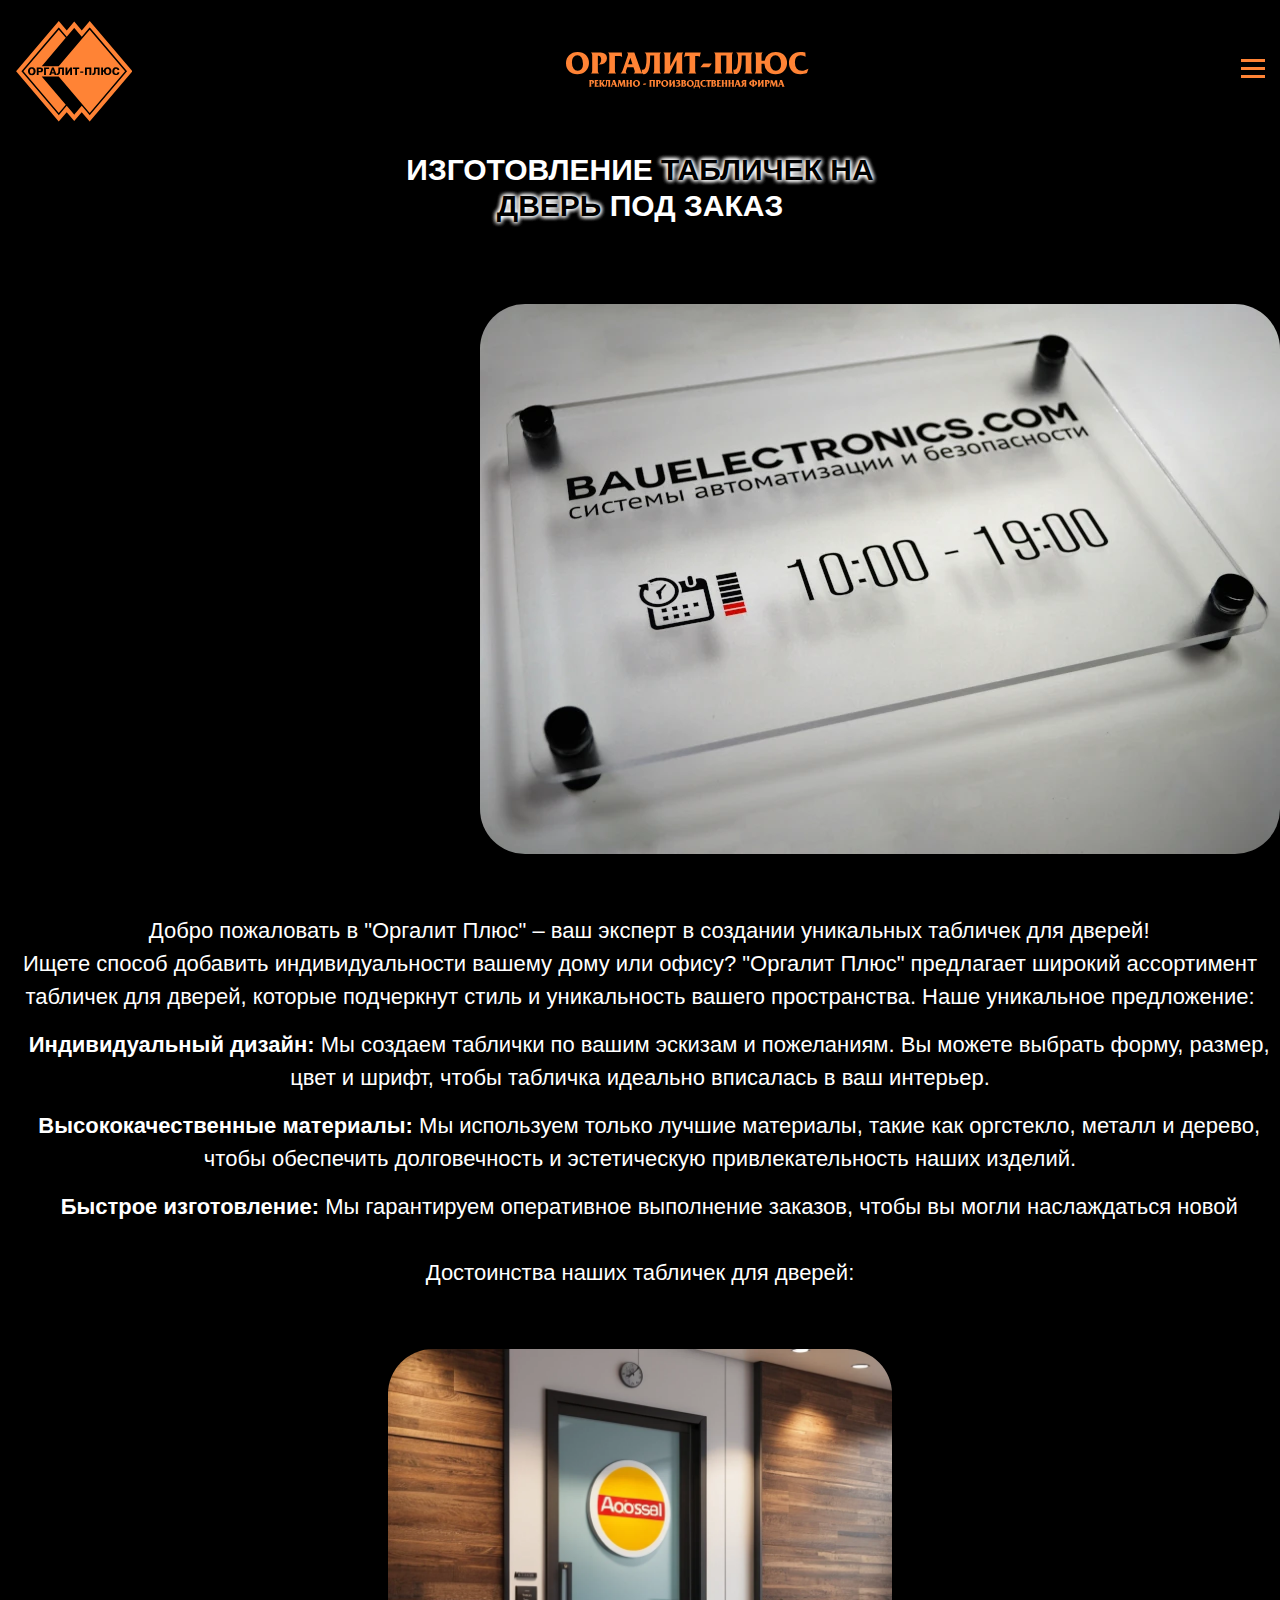
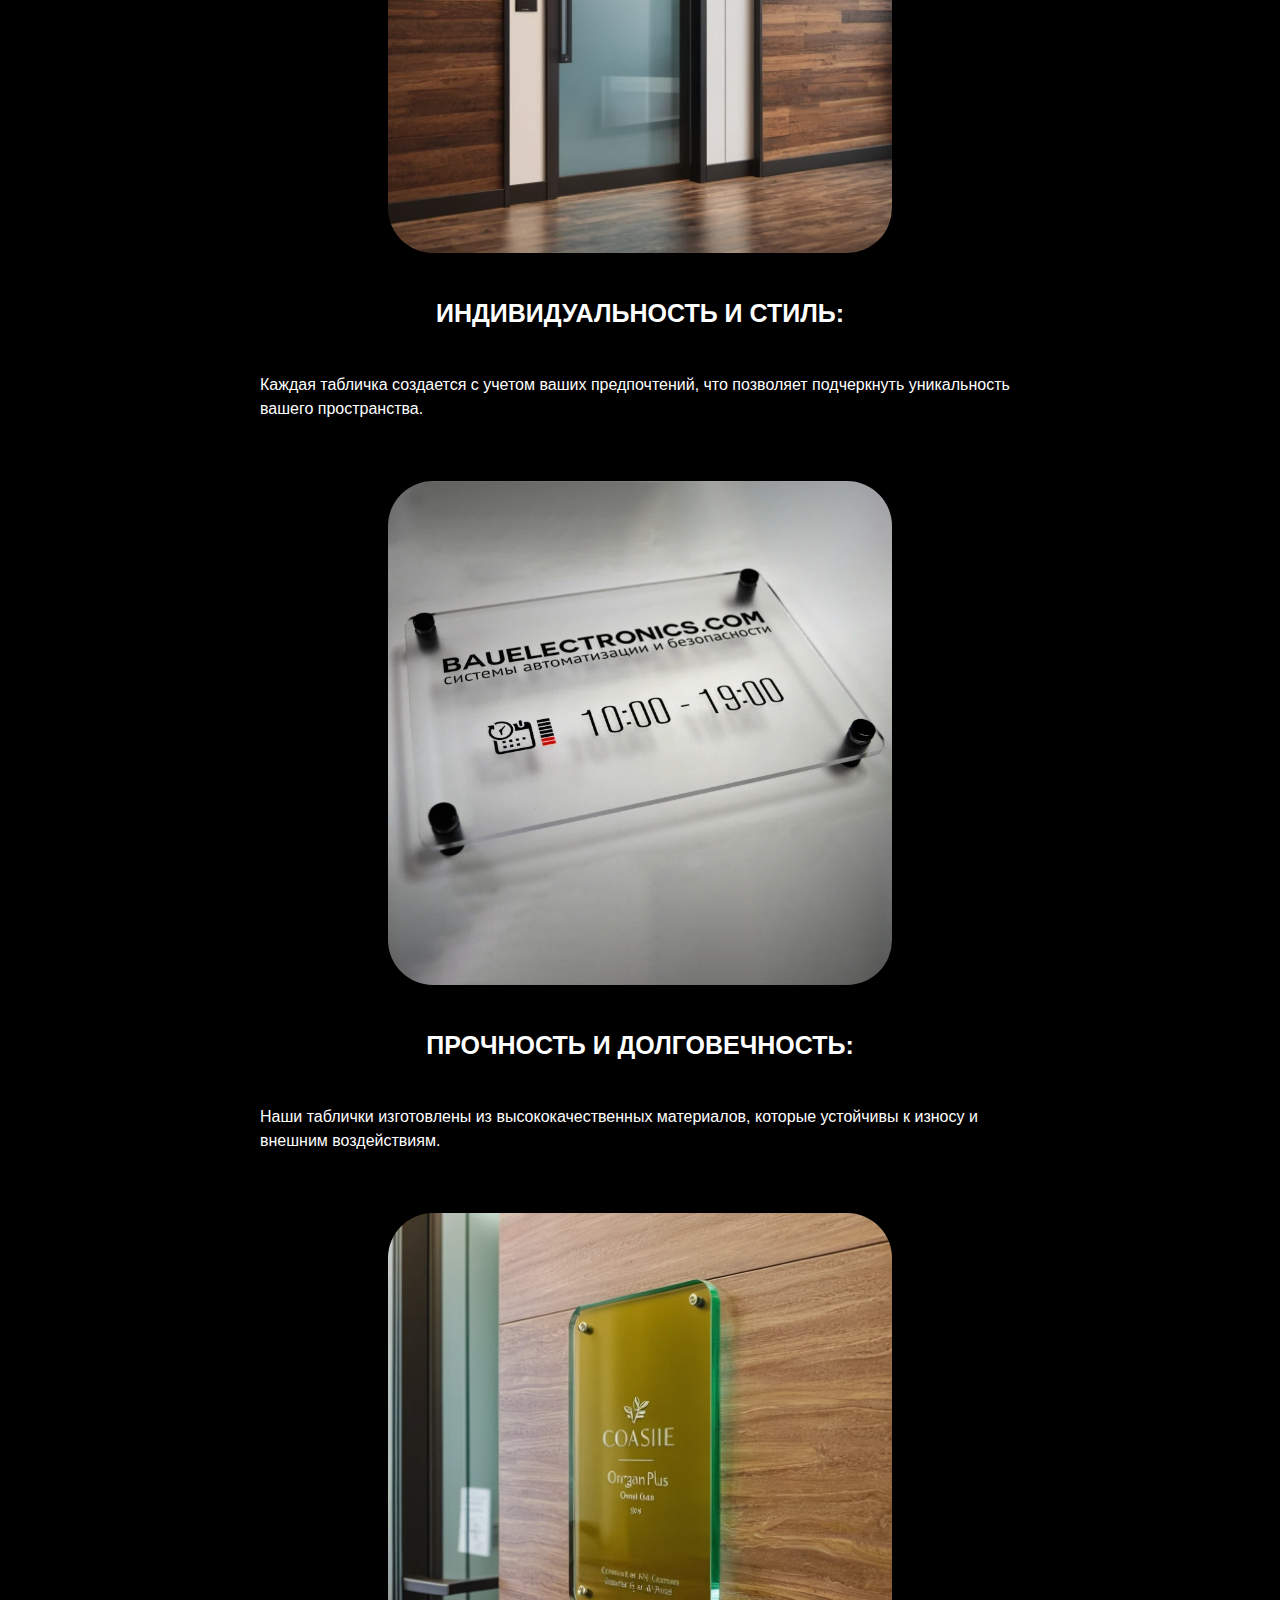
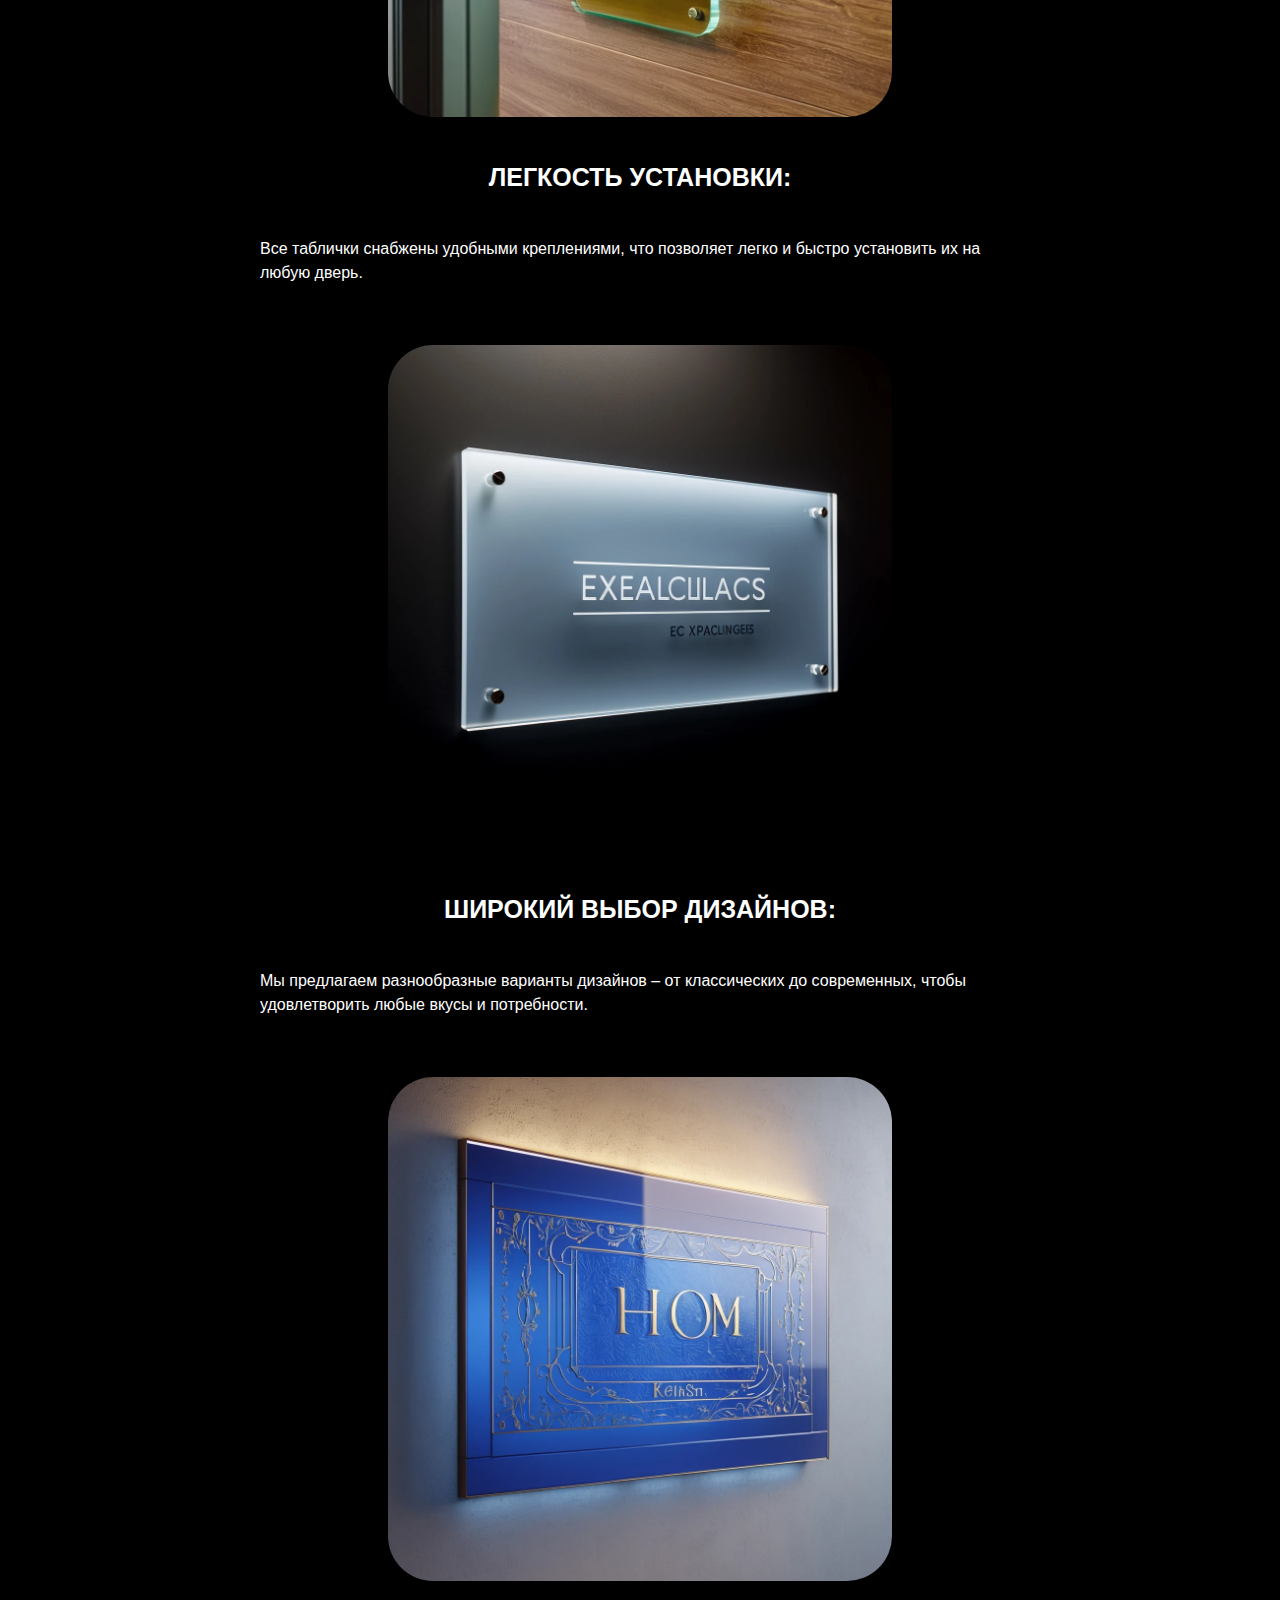
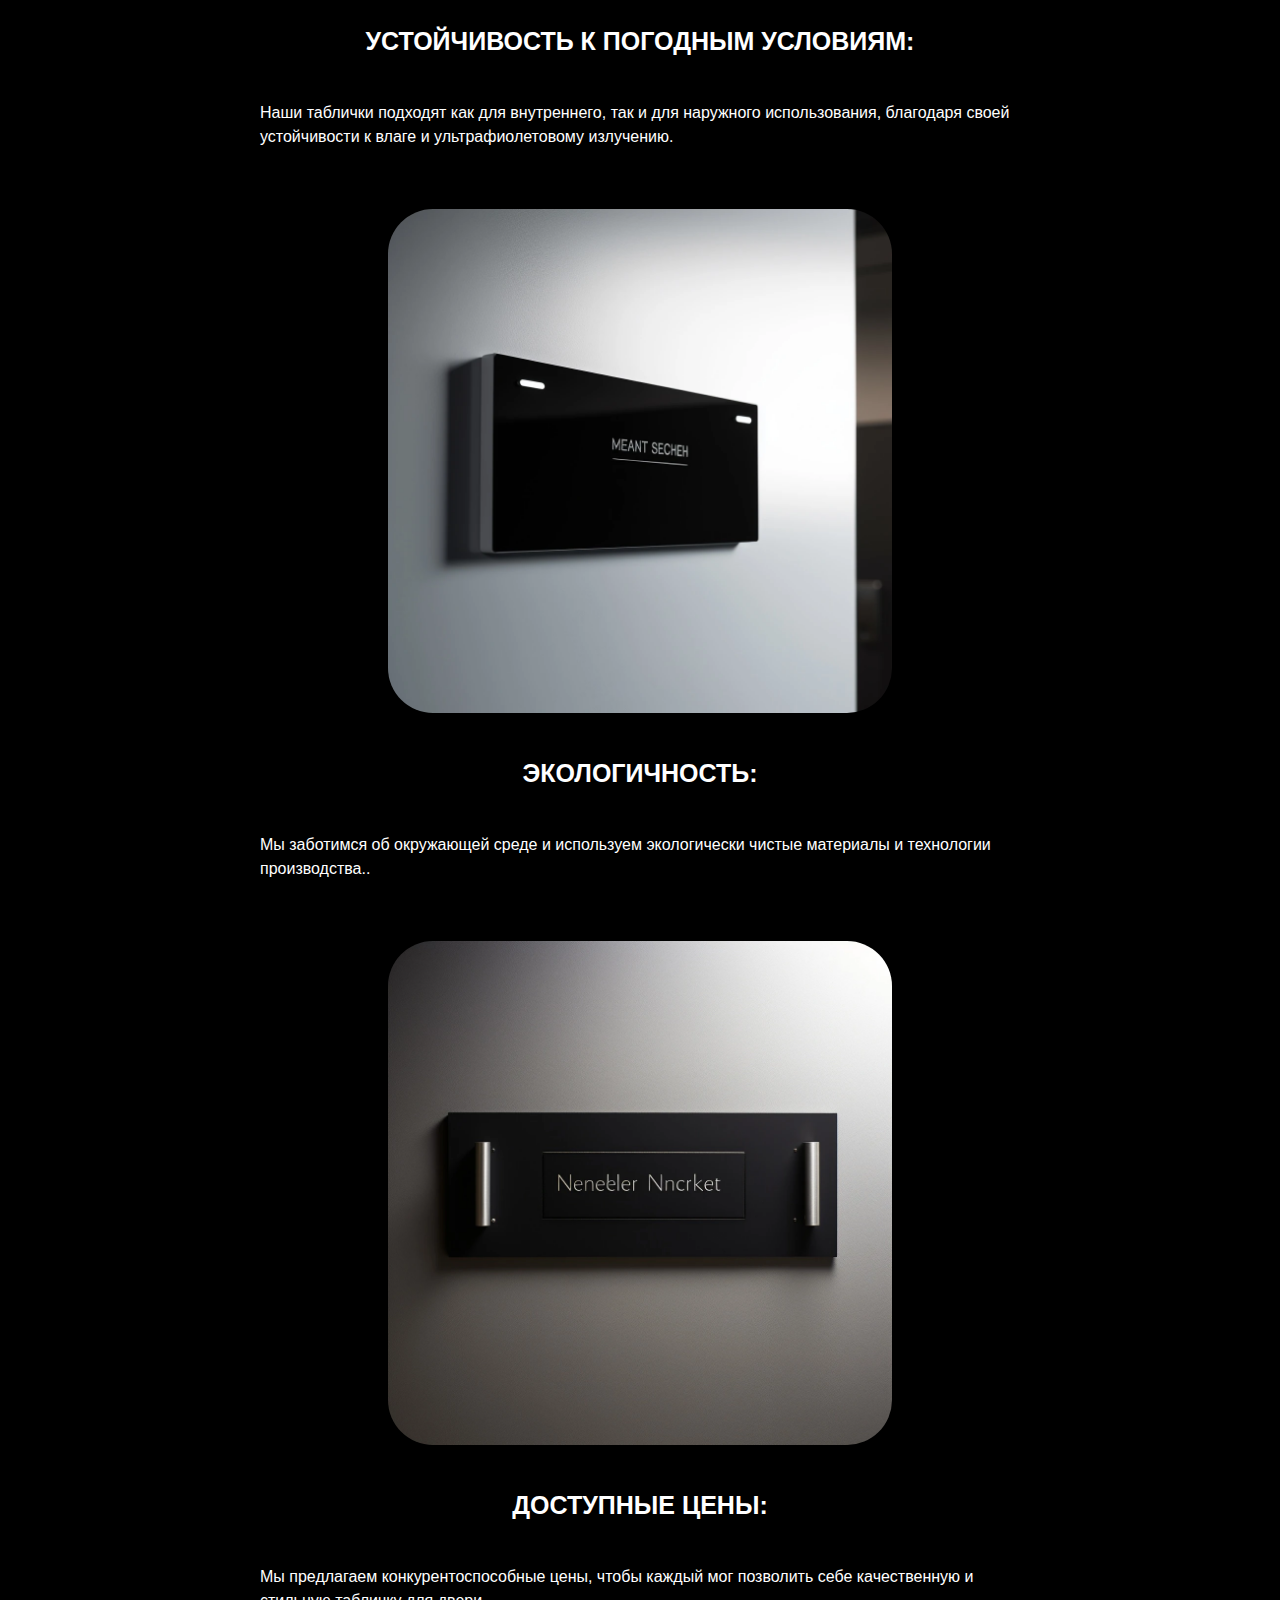
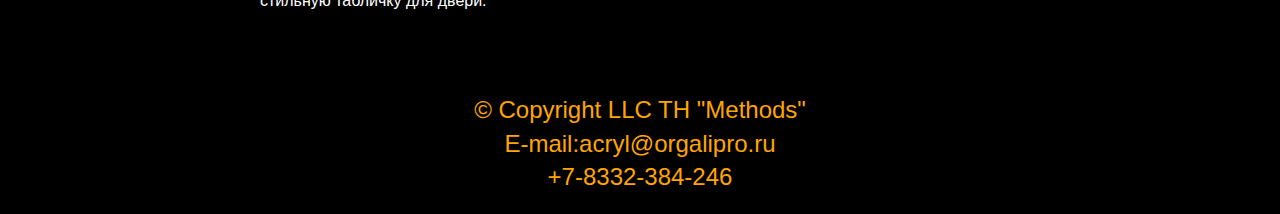
==== index.html @ 5f215c83 "fix: add site second iterration" ====
<!DOCTYPE html>
<html lang="en">
<meta charset="UTF-8">
<meta name="viewport" content="width=device-width, initial-scale=1.0">
<meta http-equiv="Content-Type" content="text/html; charset=utf-8">
<title>Таблички на дверь из Оргстекла, Металла и Дерева |Индивидуальный подход| Оргалит Плюс| Киров </title>
<meta http-equiv="expires" content="Sun, 01 Jan 2038 07:01:00 GMT">
<meta name="description"
    content="Стильные и уникальные таблички для дверей. Широкий ассортимент табличек, выполненных из оргстекла, металла и дерева. Закажите свою уникальную табличку!">
<meta name="Keywords"
    content="таблички на заказ | заказать таблички | таблички с надписями, изготовление | таблички | пластиковые | на заказ, оптом | производство | цены | купить | макет | срочно | металл | металлические | акрил | стеклоо | оргстекло | красивые | офисные | кабинет | настольные |  настенные | дверные |  информационные | качественно | заказать |  лазер | гравировка | реклама | надписи |  логотипы | таблички на дверь">
<meta property="og:title" content="Таблички на дверь из Оргстекла, Металла и Дерева" />
<meta property="og:description" content="Стильные и уникальные таблички для дверей." />
<meta property="og:image" content="https://cabinet.orgalitpro.ru/img/ogimages.webp" />
<meta property="og:type" content="website" />
<meta property="og:url" content="https://cabinet.orgalitpro.ru" />
<link rel="stylesheet" href="css/style.css">
<link rel="icon" href="pic/favicon.svg" type="image/x-icon">
</head>

<body>
    <script src="js/datacontent.js"></script>
    <header>
        <div class="top">
            <img src="pic/logotop.svg" alt="logotip">
            <nav>
                <ul>
                    <li>E-mail:<a href="mailto:acryl@orgalipro.ru">acryl@orgalipro.ru</a></li>
                    <li><a href="tel:+78332384246">+7-8332-384-246</a></li>
                    <li>г. Киров</li>
                </ul>
            </nav>
            <button>
                <img src="pic/logotopbutton.svg" alt="logo top button">
            </button>
            <div class="top_nav_menu_burger">
                <span></span>
                <span></span>
                <span></span>
            </div>
        </div>
    </header>
    <main>
        <div class="content_energy">
            <h1>Изготовление
                <span class="content_energy_kontur_text">табличек на дверь</span>
                под заказ
            </h1>
            <div class="content_energy_img">
                <img src="img/bauele169.webp" alt="orgglass" class="content_energy_img_size">
            </div>
            <div class="content_energy_p_text_left">
                &nbsp;&nbsp;&nbsp;Добро пожаловать в "Оргалит Плюс" – ваш эксперт в создании уникальных табличек для
                дверей!
                <br>
                Ищете способ добавить индивидуальности вашему дому или офису? "Оргалит Плюс" предлагает широкий
                ассортимент табличек для дверей, которые подчеркнут стиль и уникальность вашего пространства.
                Наше уникальное предложение:

                <div class="content_energy_p_text_left_br">
                    &nbsp;&nbsp;&nbsp;<span class="content_energy_p_text_left_bolid">Индивидуальный дизайн:</span> Мы
                    создаем таблички по вашим эскизам и пожеланиям. Вы можете выбрать форму,
                    размер, цвет и шрифт, чтобы табличка идеально вписалась в ваш интерьер.
                </div>

                <div class="content_energy_p_text_left_br">
                    &nbsp;&nbsp;&nbsp;<span class="content_energy_p_text_left_bolid">Высококачественные
                        материалы:</span> Мы используем только лучшие материалы, такие как оргстекло, металл и
                    дерево, чтобы обеспечить долговечность и эстетическую привлекательность наших изделий.
                </div>
                <div class="content_energy_p_text_left_br">
                    &nbsp;&nbsp;&nbsp;<span class="content_energy_p_text_left_bolid">Быстрое изготовление:</span> Мы
                    гарантируем оперативное выполнение заказов, чтобы вы могли наслаждаться
                    новой
                </div>
                <br>
                Достоинства наших табличек для дверей:

            </div>

        </div>
        <div class="content_special"></div>
    </main>
    <footer>
        <ul>
            <li>© Copyright LLC TH "Methods"</li>
            <li>E-mail:<a href="mailto:acryl@orgalipro.ru">acryl@orgalipro.ru</a></li>
            <li><a href="tel:+78332384246">+7-8332-384-246</a></li>
            <!-- <li><a href="orgglass.html">Оргестекло</a></li> -->
        </ul>
    </footer>

    <script>
        const dataContent = JSON.parse(dataJson);
        const divElContent = document.querySelector('.content_special');
        const itemsEl = document.createElement('ul');

        divElContent.appendChild(itemsEl);

        let indexOfdataContent = 0;

        dataContent.forEach(dataElem => {

            const liEl = document.createElement('li');

            const imgDivliEl = document.createElement('div');
            imgDivliEl.classList.add('content_special_img');

            const textDivliEl = document.createElement('div');
            textDivliEl.classList.add('content_special_text');

            const h2El = document.createElement('h2');
            h2El.textContent = dataElem.title;

            const pEl = document.createElement('p');
            pEl.textContent = dataElem.text;

            const imgEl = document.createElement('img');
            imgEl.classList.add('content_energy_img_size');

            imgEl.src = dataElem.img;
            imgEl.alt = dataElem.title;
            itemsEl.appendChild(liEl);
            liEl.appendChild(imgDivliEl);
            imgDivliEl.appendChild(imgEl);
            liEl.appendChild(textDivliEl);
            textDivliEl.appendChild(h2El);
            textDivliEl.appendChild(pEl);

        });

    </script>

    <!-- Yandex.Metrika counter -->
    <script type="text/javascript">
        (function (m, e, t, r, i, k, a) {
            m[i] = m[i] || function () { (m[i].a = m[i].a || []).push(arguments) };
            m[i].l = 1 * new Date();
            for (var j = 0; j < document.scripts.length; j++) { if (document.scripts[j].src === r) { return; } }
            k = e.createElement(t), a = e.getElementsByTagName(t)[0], k.async = 1, k.src = r, a.parentNode.insertBefore(k, a)
        })
            (window, document, "script", "https://mc.yandex.ru/metrika/tag.js", "ym");

        ym(97387348, "init", {
            clickmap: true,
            trackLinks: true,
            accurateTrackBounce: true,
            webvisor: true
        });
    </script>
    <noscript>
        <div><img src="https://mc.yandex.ru/watch/97387348" style="position:absolute; left:-9999px;" alt="" /></div>
    </noscript>
    <!-- /Yandex.Metrika counter -->

    <!-- Google tag (gtag.js) -->
    <script async src="https://www.googletagmanager.com/gtag/js?id=G-2N04TEEHG9"></script>
    <script>
        window.dataLayer = window.dataLayer || [];
        function gtag() { dataLayer.push(arguments); }
        gtag('js', new Date());

        gtag('config', 'G-2N04TEEHG9');
    </script>
    <script>
        (function (w, d, u) {
            var s = d.createElement('script'); s.async = true; s.src = u + '?' + (Date.now() / 60000 | 0);
            var h = d.getElementsByTagName('script')[0]; h.parentNode.insertBefore(s, h);
        })(window, document, 'https://cdn-ru.bitrix24.ru/b28250830/crm/site_button/loader_2_rq4zsn.js');
    </script>
</body>

</html>
---- css/style.css ----
/* Reset and base styles  */
* {
    padding: 0px;
    margin: 0px;
    border: none;

}

*,
*::before,
*::after {
    box-sizing: border-box;
}

:focus,
:active {
    /*outline: none;*/
}

a:focus,
a:active {
    /* outline: none;*/
}

/* Links */

a,
a:link,
a:visited {
    /* color: inherit; */
    text-decoration: none;
    /* display: inline-block; */
}

a:hover {
    /* color: inherit; */
    text-decoration: none;
}

/* Common */

aside,
nav,
header,
section,
main {
    display: block;
}

h1,
h2,
h3,
h4,
h5,
h6 {
    font-size: inherit;
    font-weight: inherit;
    line-height: 1.2;
}

p {
    font-size: inherit;
    font-weight: inherit;
    line-height: 1.4;
}

ul,
ul li {
    list-style: none;
}

img {
    vertical-align: top;
}

img,
svg {
    max-width: 100%;
    height: auto;
}

address {
    font-style: normal;
}

/* Form */

input,
textarea,
button,
select {
    font-family: inherit;
    font-size: inherit;
    color: inherit;
    background-color: transparent;
}

input::-ms-clear {
    display: none;
}

button,
input[type="submit"] {
    display: inline-block;
    box-shadow: none;
    background-color: transparent;
    background: none;
    cursor: pointer;
}

input:focus,
input:active,
button:focus,
button:active {
    outline: none;
}

button::-moz-focus-inner {
    padding: 0;
    border: 0;
}

label {
    cursor: pointer;
}

legend {
    display: block;
}

body {
    background-color: black;
    font-family: 'Raleway', sans-serif;
    line-height: 1.4;
}

header {
    max-width: 1540px;
    margin-left: auto;
    margin-right: auto;
    margin-bottom: 10px;
}

/* .top_img_town_test>a {
    margin-left: 1335px;
} */

.top {
    color: #ff8335;
    max-width: 1540px;
    margin-left: auto;
    margin-right: auto;
    padding: 20px 15px 0 15px;
    min-height: 80px;
    display: flex;
    justify-content: space-between;
}

.top>nav {
    margin-top: auto;
    margin-bottom: auto;
}

.top>nav>ul {
    display: flex;
    gap: 60px
}

.top>nav>ul>li {
    text-transform: uppercase;
    margin-top: auto;
    margin-bottom: auto;
    color: orange;
    font-size: 24px;
}

.top>nav>ul>li a {
    color: orange;
}

.top>nav>ul>li>img {
    width: 100px;
}

.top_nav_menu_burger {
    display: none;
    width: 24px;
    height: 24px;
}

.top_nav_menu_burger>span {
    display: block;
    width: 24px;
    height: 3px;
    margin-bottom: 5px;
    position: relative;
    background: #ff8335;
    border-radius: 0px;
    z-index: 1;
    transform-origin: 4px 0px;
    transition: transform 0.5s cubic-bezier(0.77, 0.2, 0.05, 1.0),
        background 0.5s cubic-bezier(0.77, 0.2, 0.05, 1.0),
        opacity 0.55s ease;
}



.top>button {
    color: white;
    display: block;
    content: '';
    font-size: 24px;
    width: 250px;
    height: 71px;
    margin-top: auto;
    margin-bottom: auto;
}

.top_img_town_test {
    margin-top: 50px;
    display: flex;
    flex-wrap: wrap;
}

.top_img_town {
    max-height: 320px;
    /* padding-left: 90px; */
    max-width: 960px;
}

a.top_img_testbutton {
    background: url(../pic/testdrivebutton.svg) no-repeat;
    background-size: cover;
    min-width: 240px;
    min-height: 240px;
    display: block;
}

/*a.top_img_testbutton>img {
    max-width: 240px;
}*/

a.top_img_testbutton:hover {
    background: url(../pic/testdrivebuttonhover.svg) no-repeat;
    background-size: cover;
    max-width: 240px;
}

.top_img_yours {
    /* padding-left: 938px; */
    height: 260px;
    /* max-width: 912px; */
}

.top_img_motobyke {
    max-height: 840px;
    margin-top: -220px;
    max-width: 740px;
}

main {
    max-width: 1540px;
    margin-left: auto;
    margin-right: auto;
    padding-top: 20px;
    min-height: 80px;
    /* background-image: url(../pic/motorbackground.png); */
    background-repeat: no-repeat;
    background-position-x: 515px;
    background-position-y: 200px;
}

.content_energy {
    display: flex;
    flex-wrap: wrap;
    margin-bottom: 60px;
    gap: 60px;
    justify-content: space-between;
}

.content_energy_kontur_text {
    /* -webkit-text-stroke: 2px white;
    color: transparent;  */
    text-shadow:
        0 0 5px white,
        0 0 5px white,
        0 0 5px white,
        0 0 5px white;
    /* Параметры тени */
    color: #000;
    /* Цвет текста */
}

.content_energy>h1 {
    max-width: 565px;
    text-transform: uppercase;
    font-size: 60px;
    font-weight: 900;
    /* font-family: 'Raleway', sans-serif; */
    color: white;
}

.content_energy_img {
    margin-left: auto;
    /* margin-right: auto; */
    padding-top: 20px;
}

.content_energy_img_size {
    max-width: 90%;
    border-radius: 45px;
}

.content_energy_p_text_left {
    margin-top: 0px;
    max-width: 100%;
    font-size: 22px;
    font-weight: 400;
    color: rgb(255, 255, 255);
    line-height: 1.5;
}

.content_energy_p_text_left_br {
    padding-top: 15px;
}

.content_energy_p_text_left_bolid {
    font-weight: 700;
}

.content_energy_p_text_right {
    padding-top: 50px;
    text-transform: uppercase;
    padding-left: auto;
    max-width: 500px;
    font-size: 50px;
    font-weight: 900;
    color: darkgray;
}

.content_special_img {
    margin-left: auto;
    margin-right: auto;
    width: 504px;
}

.content_special>ul {
    display: grid;
    justify-content: center;
}

.content_special>ul>li {
    display: flex;
    flex-wrap: wrap;
    justify-content: space-between;
    gap: 50px;
    min-height: 470px;
    margin-bottom: 60px;
}

.content_special>ul>li>img {
    max-width: 535px;
}

.content_special_text {
    color: white;
    margin-top: auto;
    margin-bottom: auto;
    max-width: 760px;
}

.content_special_text>h2 {
    text-transform: uppercase;
    font-weight: 900;
    font-size: 42px;
    padding-top: 90px;
    padding-bottom: 90px;
}

.content_special_text>p {
    font-size: 24px;
    color: rgb(255, 255, 255);
    font-weight: 700;
    line-height: 2;
}

footer>ul {
    font-size: 22pt;
    display: flex;
    justify-content: space-between;
    flex-wrap: wrap;
    gap: 50px;
    max-width: 1540px;
    margin-left: auto;
    margin-right: auto;
    padding: 20px 15px 20px 15px;
}

footer>ul>li {
    color: orange;
    text-align: center;
    align-items: center;
}

footer>ul>li a {
    color: orange;
}

@media (min-width: 1281px) and (max-width: 1530px) {
    header {
        min-height: auto;
    }

    main {
        display: grid;
        justify-content: center;
    }

    a.top_img_testbutton {
        display: none;
    }

    .top_img_motobyke {
        display: none;
    }

    .content_energy_img_size {
        max-width: 100%;
        margin-left: auto;
        margin-right: auto;
    }

    .content_special>ul>li {
        display: block;
    }

    .content_special_text>h2 {
        text-transform: uppercase;
        font-weight: 700;
        font-size: 40px;
        padding-top: 45px;
        padding-bottom: 45px;
        text-align: center;
    }

    .content_special_text>p {
        font-size: 32px;
        font-weight: 700;
        line-height: 2;
    }
}


@media (max-width: 1280px) {

    .top_nav_menu_burger {
        display: block;
        margin-top: auto;
        margin-bottom: auto;
    }

    header {
        min-height: auto;
    }

    main {
        display: grid;
        justify-content: center;
    }

    nav {
        display: none;
    }

    .top_img_motobyke {
        display: none;
    }

    .content_energy {
        margin-left: auto;
        margin-right: auto;
        justify-content: center;
    }

    .content_energy>h1 {
        font-size: 30px;
        text-align: center;
        margin-left: auto;
        margin-right: auto;
    }

    .content_energy_img_size {
        max-width: 100%;
        margin-left: auto;
        margin-right: auto;
    }

    a.top_img_testbutton {
        display: none;
    }

    .content_energy_p_text_left {
        text-align: center;
    }

    .content_special>ul>li {
        display: block;
    }

    .content_special_text>h2 {
        text-transform: uppercase;
        font-weight: 700;
        font-size: 25px;
        padding-top: 45px;
        padding-bottom: 45px;
        text-align: center;
    }

    .content_special_text>p {
        font-size: 16px;
        font-weight: 500;
        line-height: 1.5;
    }

    footer>ul {
        font-size: 18pt;
        display: block;
    }

}
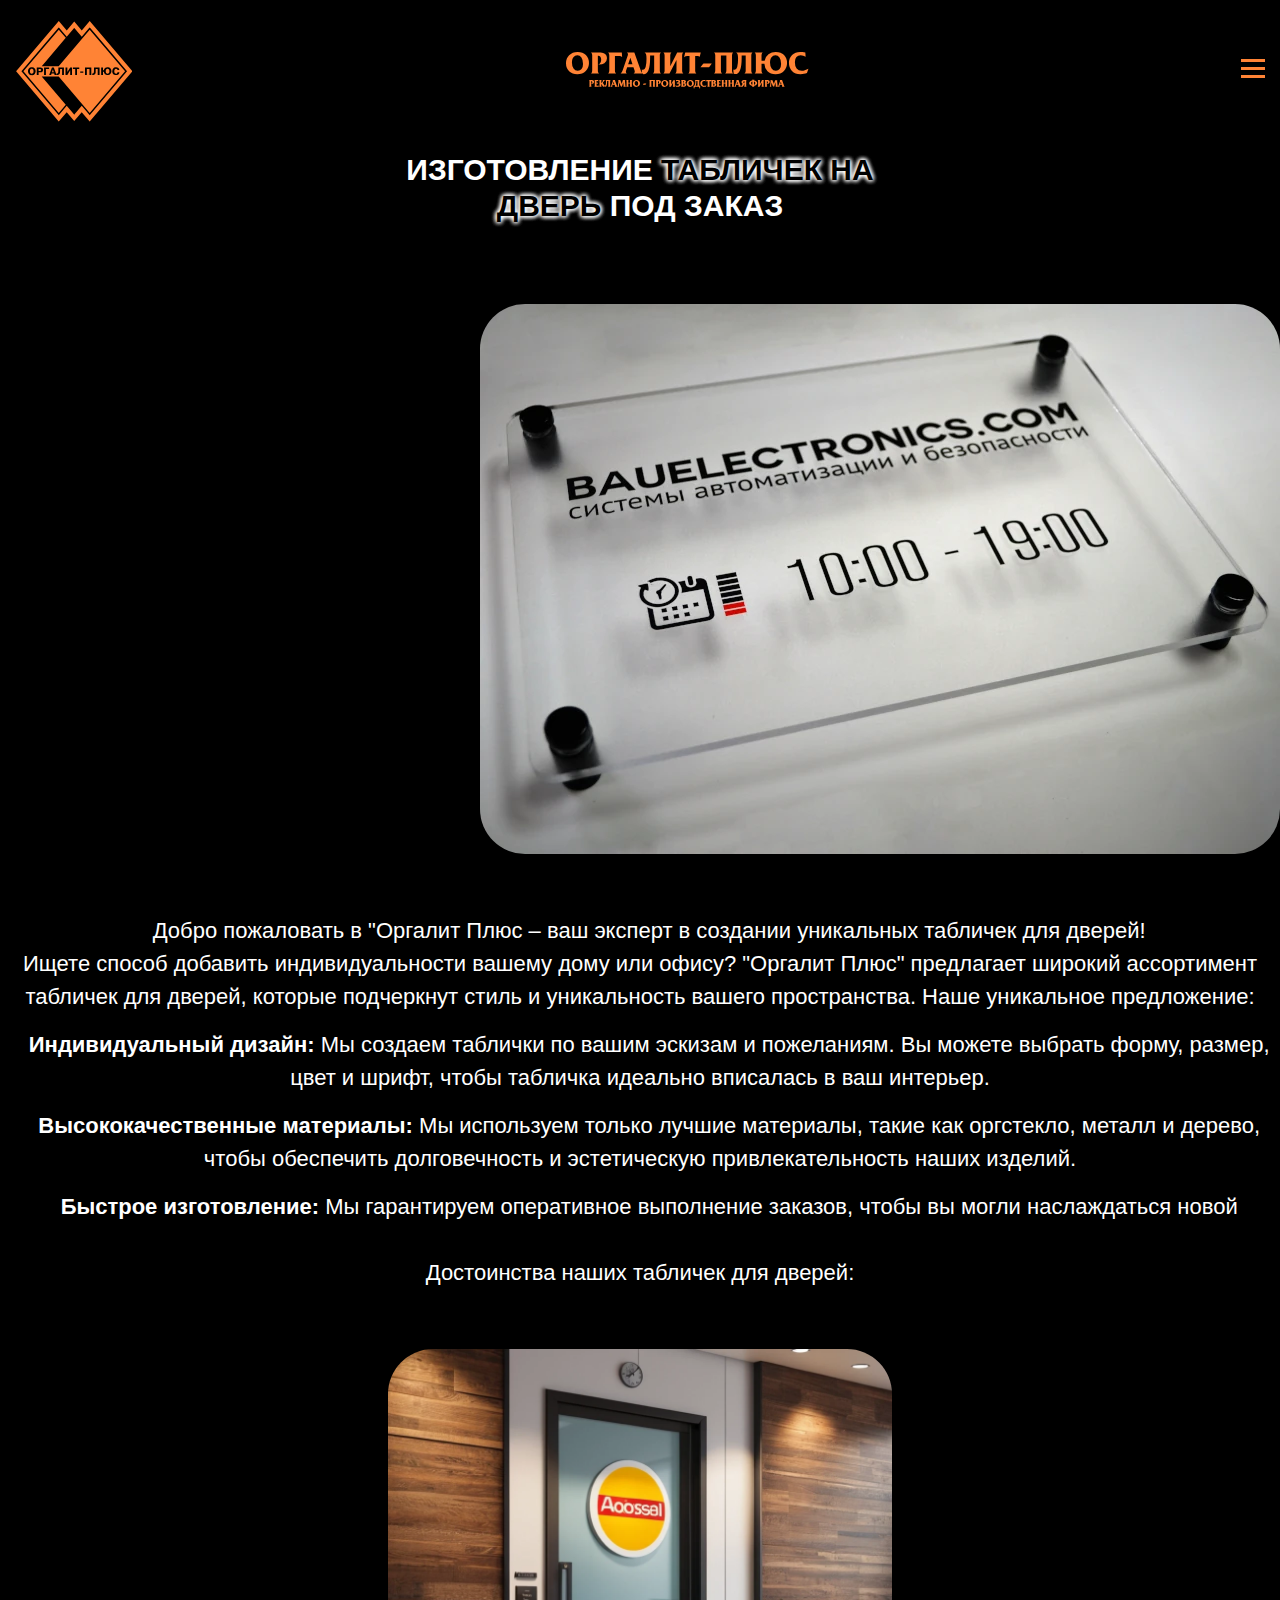
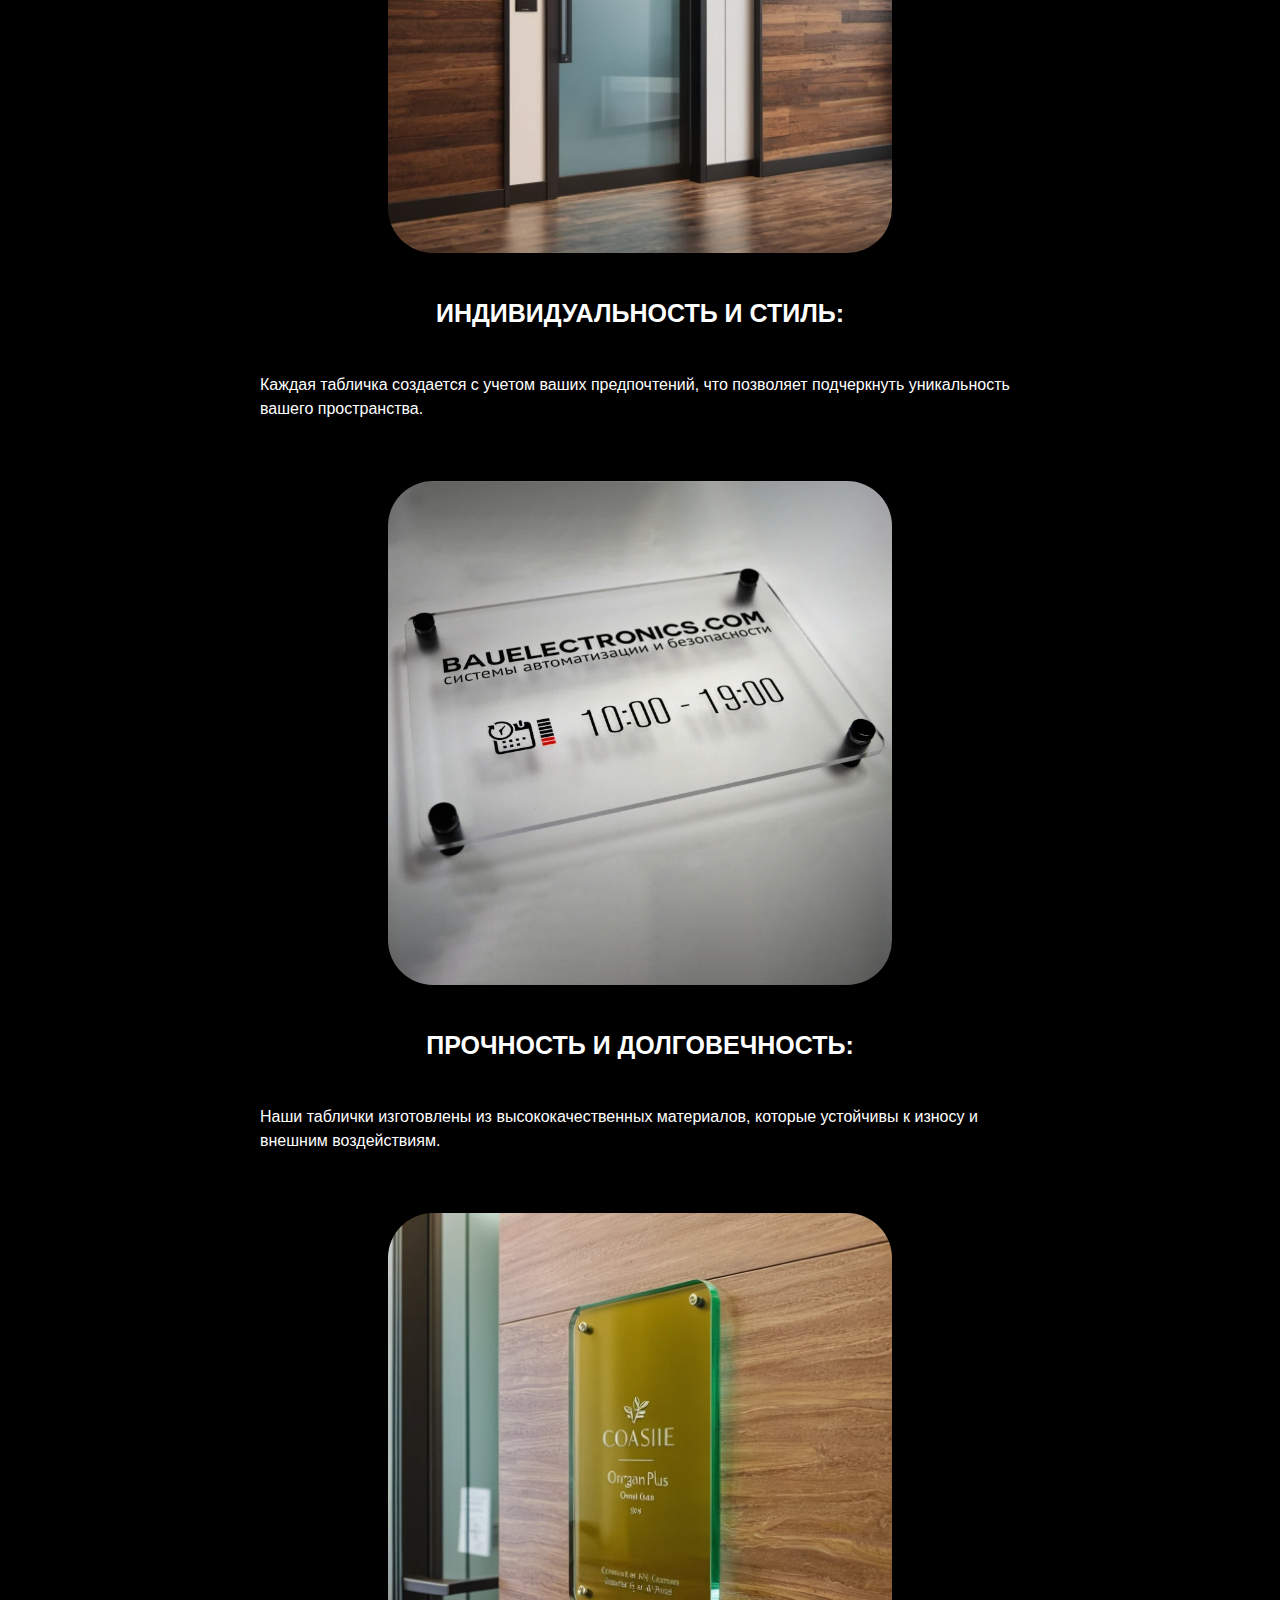
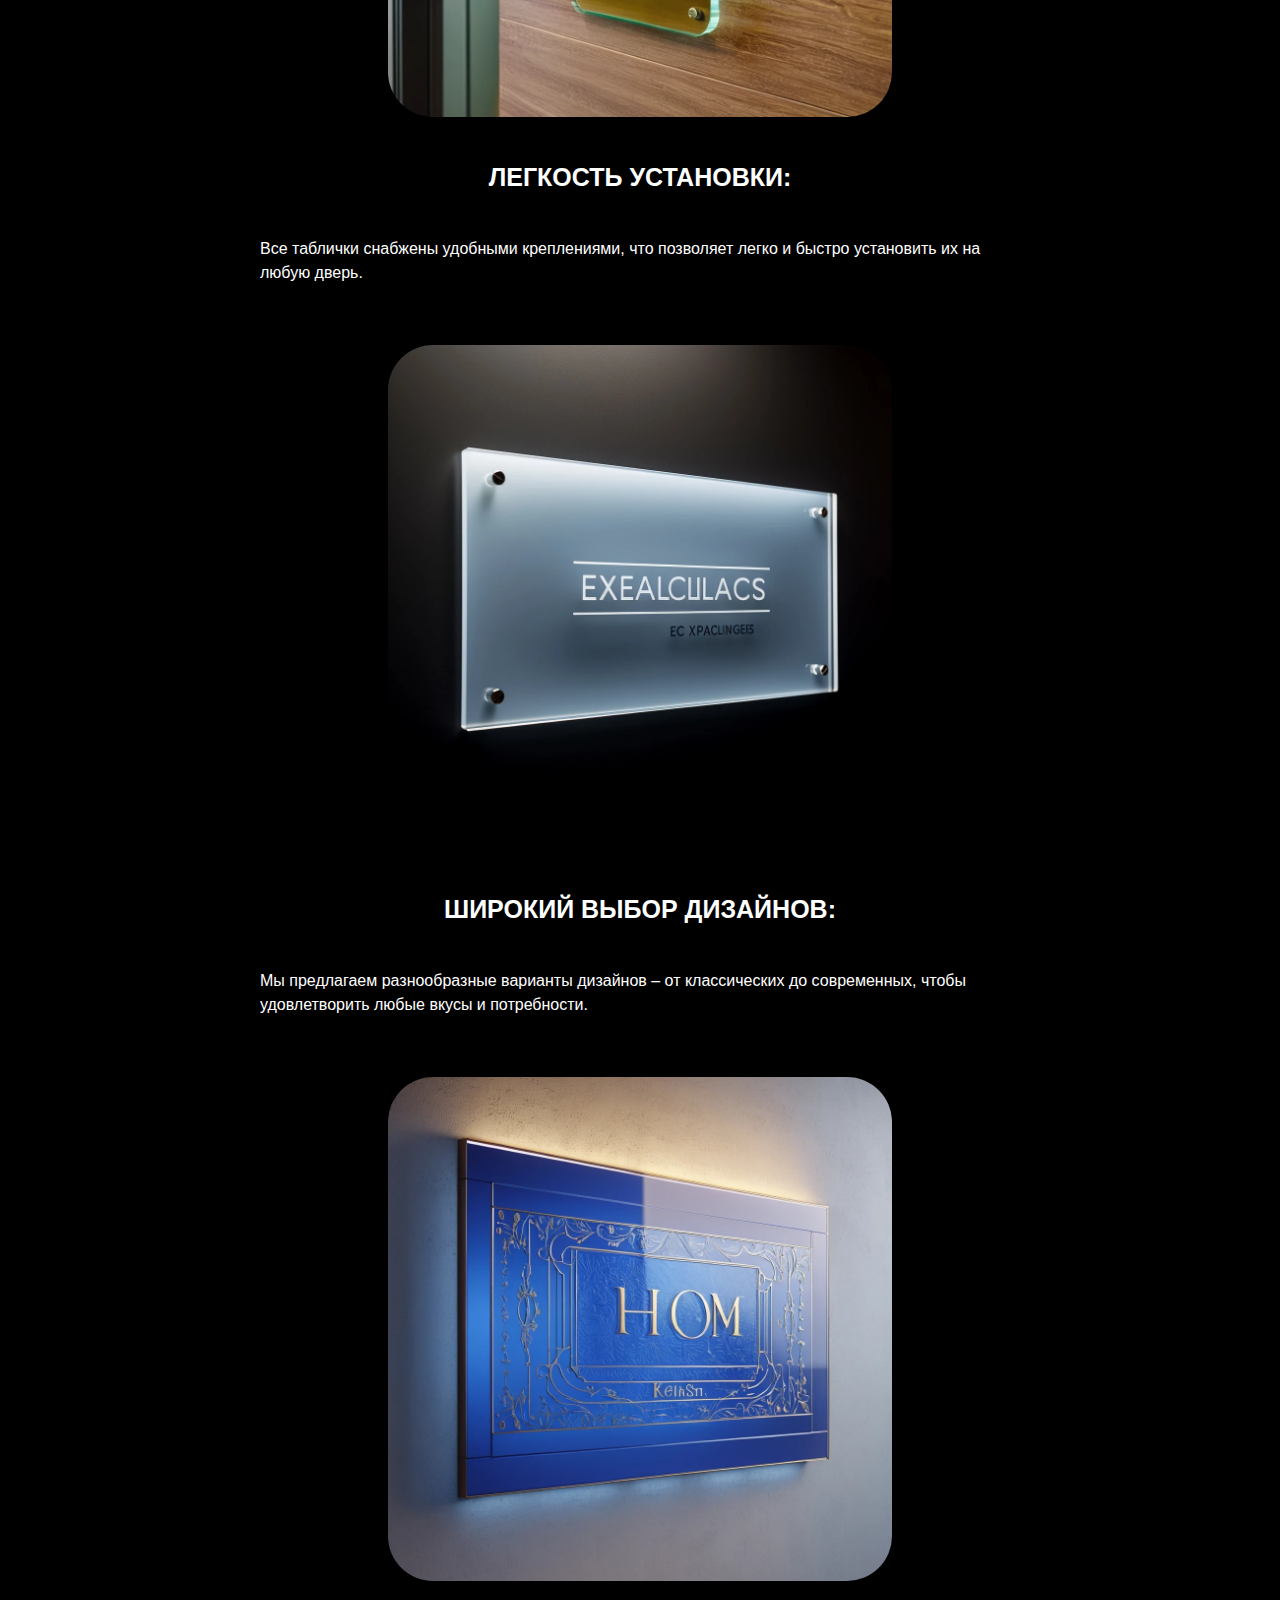
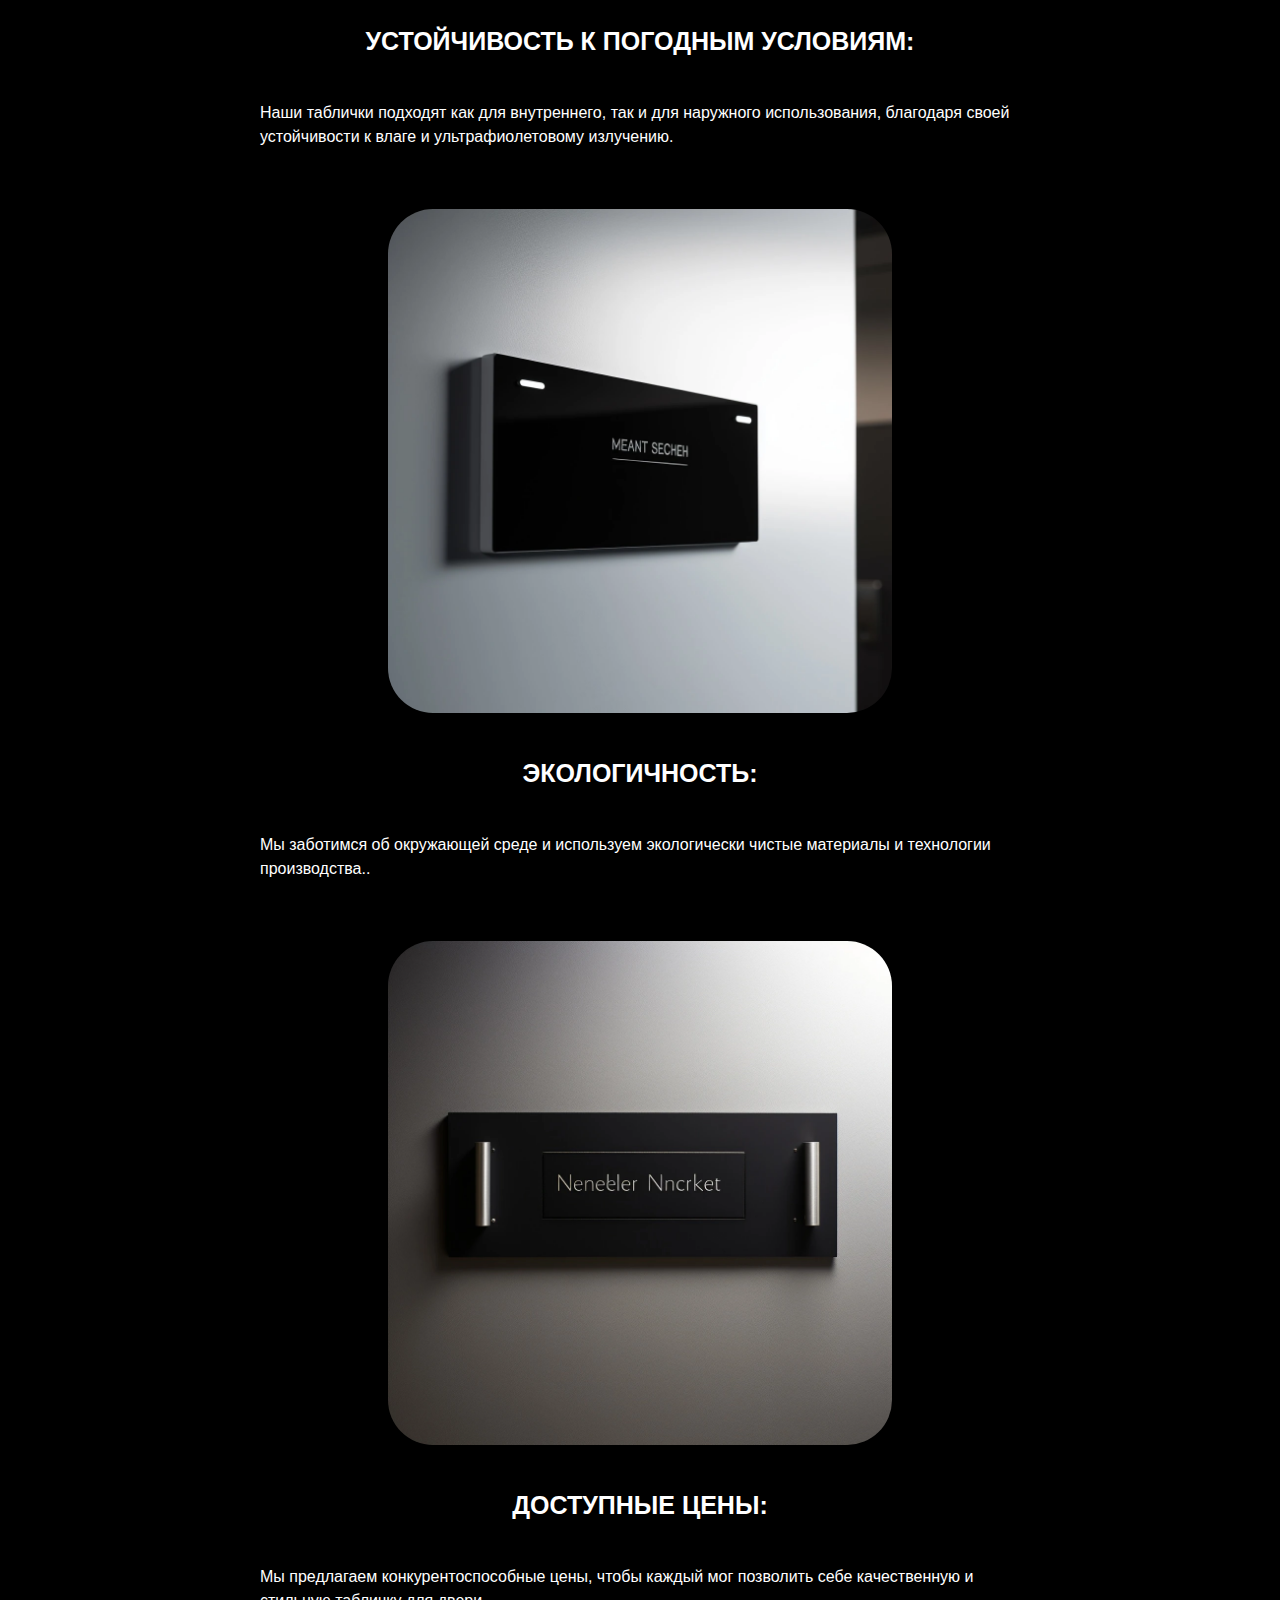
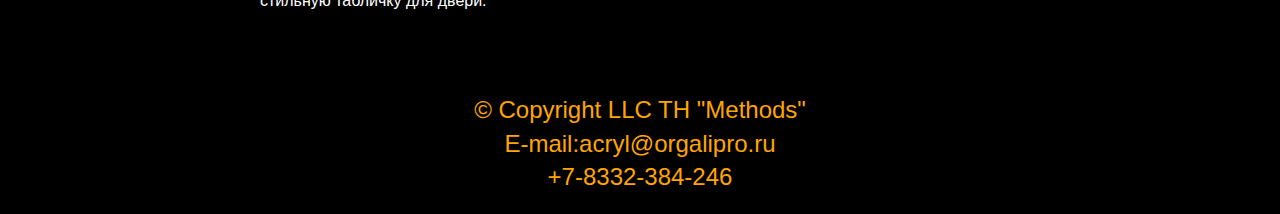
==== commit d789c191: "fix: add site second iterration" ====
--- a/index.html
+++ b/index.html
@@ -50,7 +50,7 @@
                 <img src="img/bauele169.webp" alt="orgglass" class="content_energy_img_size">
             </div>
             <div class="content_energy_p_text_left">
-                &nbsp;&nbsp;&nbsp;Добро пожаловать в "Оргалит Плюс" – ваш эксперт в создании уникальных табличек для
+                &nbsp;&nbsp;&nbsp;Добро пожаловать в "Оргалит Плюс – ваш эксперт в создании уникальных табличек для
                 дверей!
                 <br>
                 Ищете способ добавить индивидуальности вашему дому или офису? "Оргалит Плюс" предлагает широкий
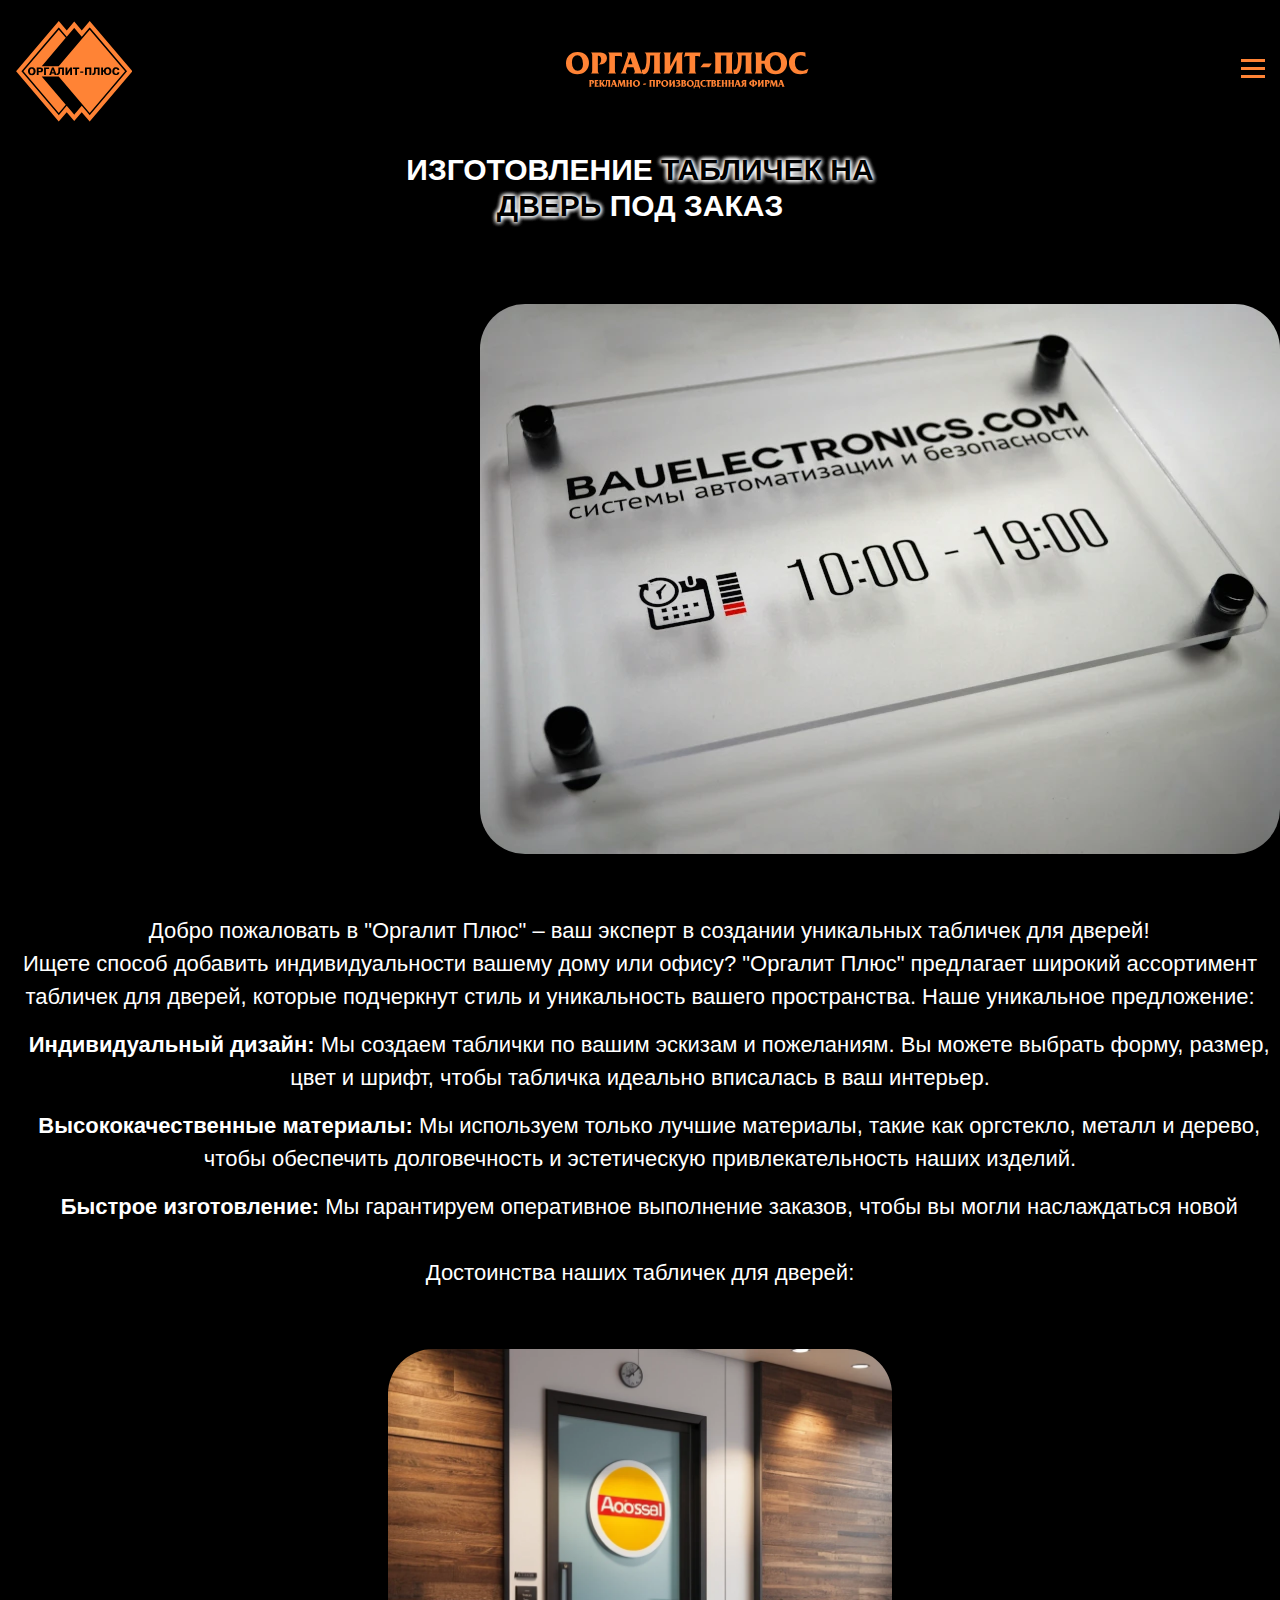
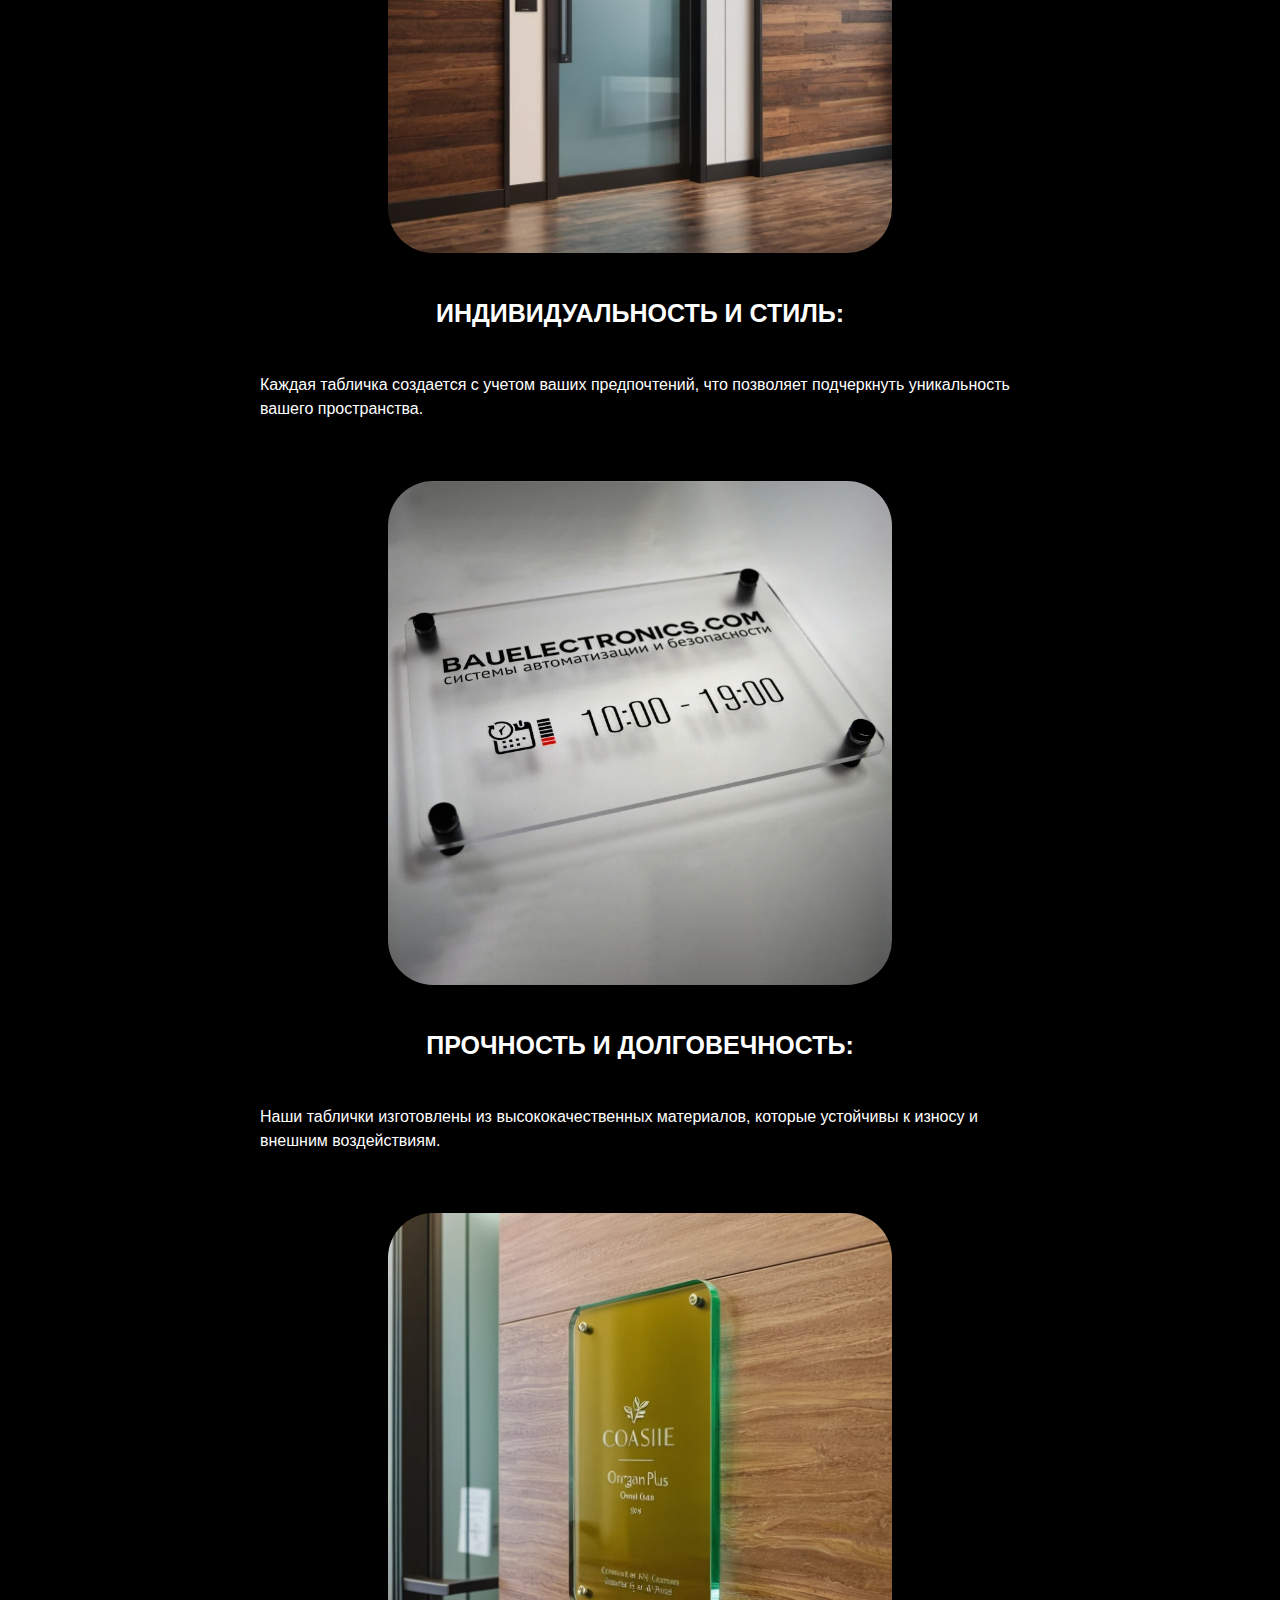
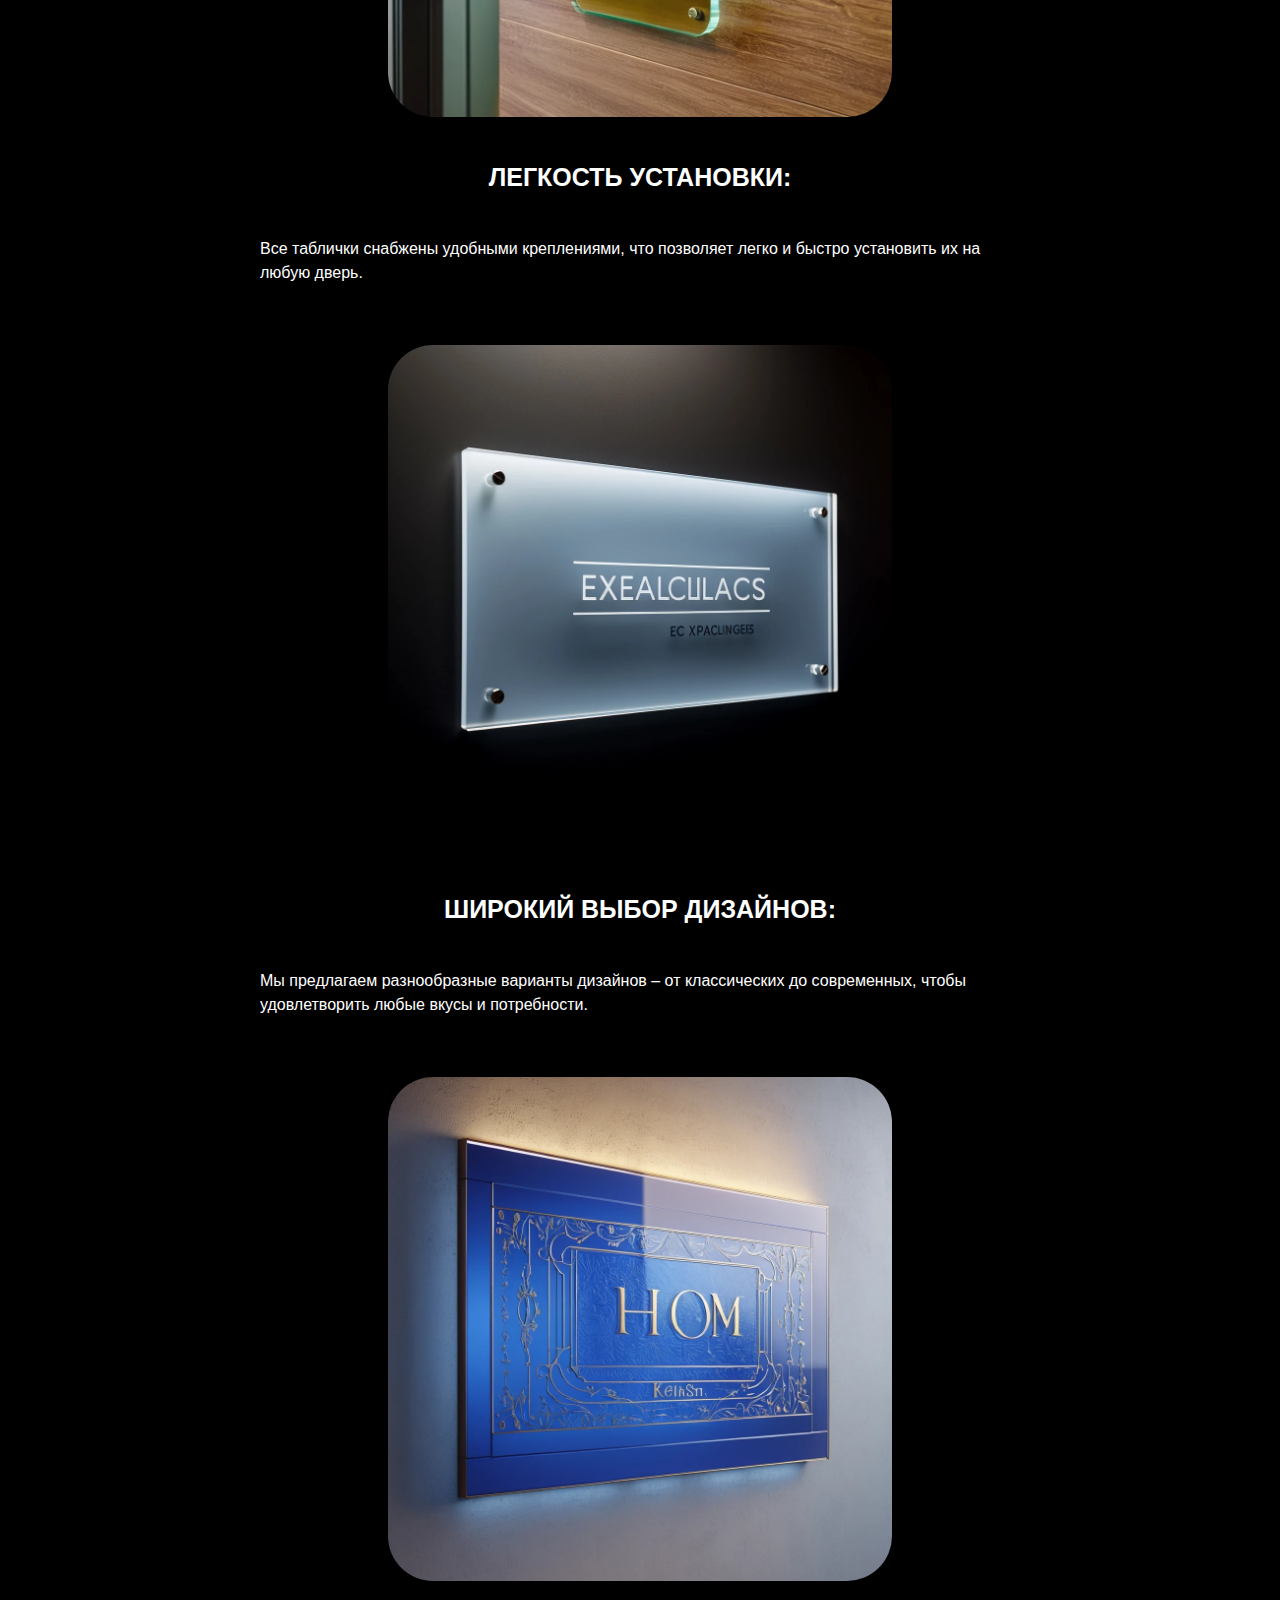
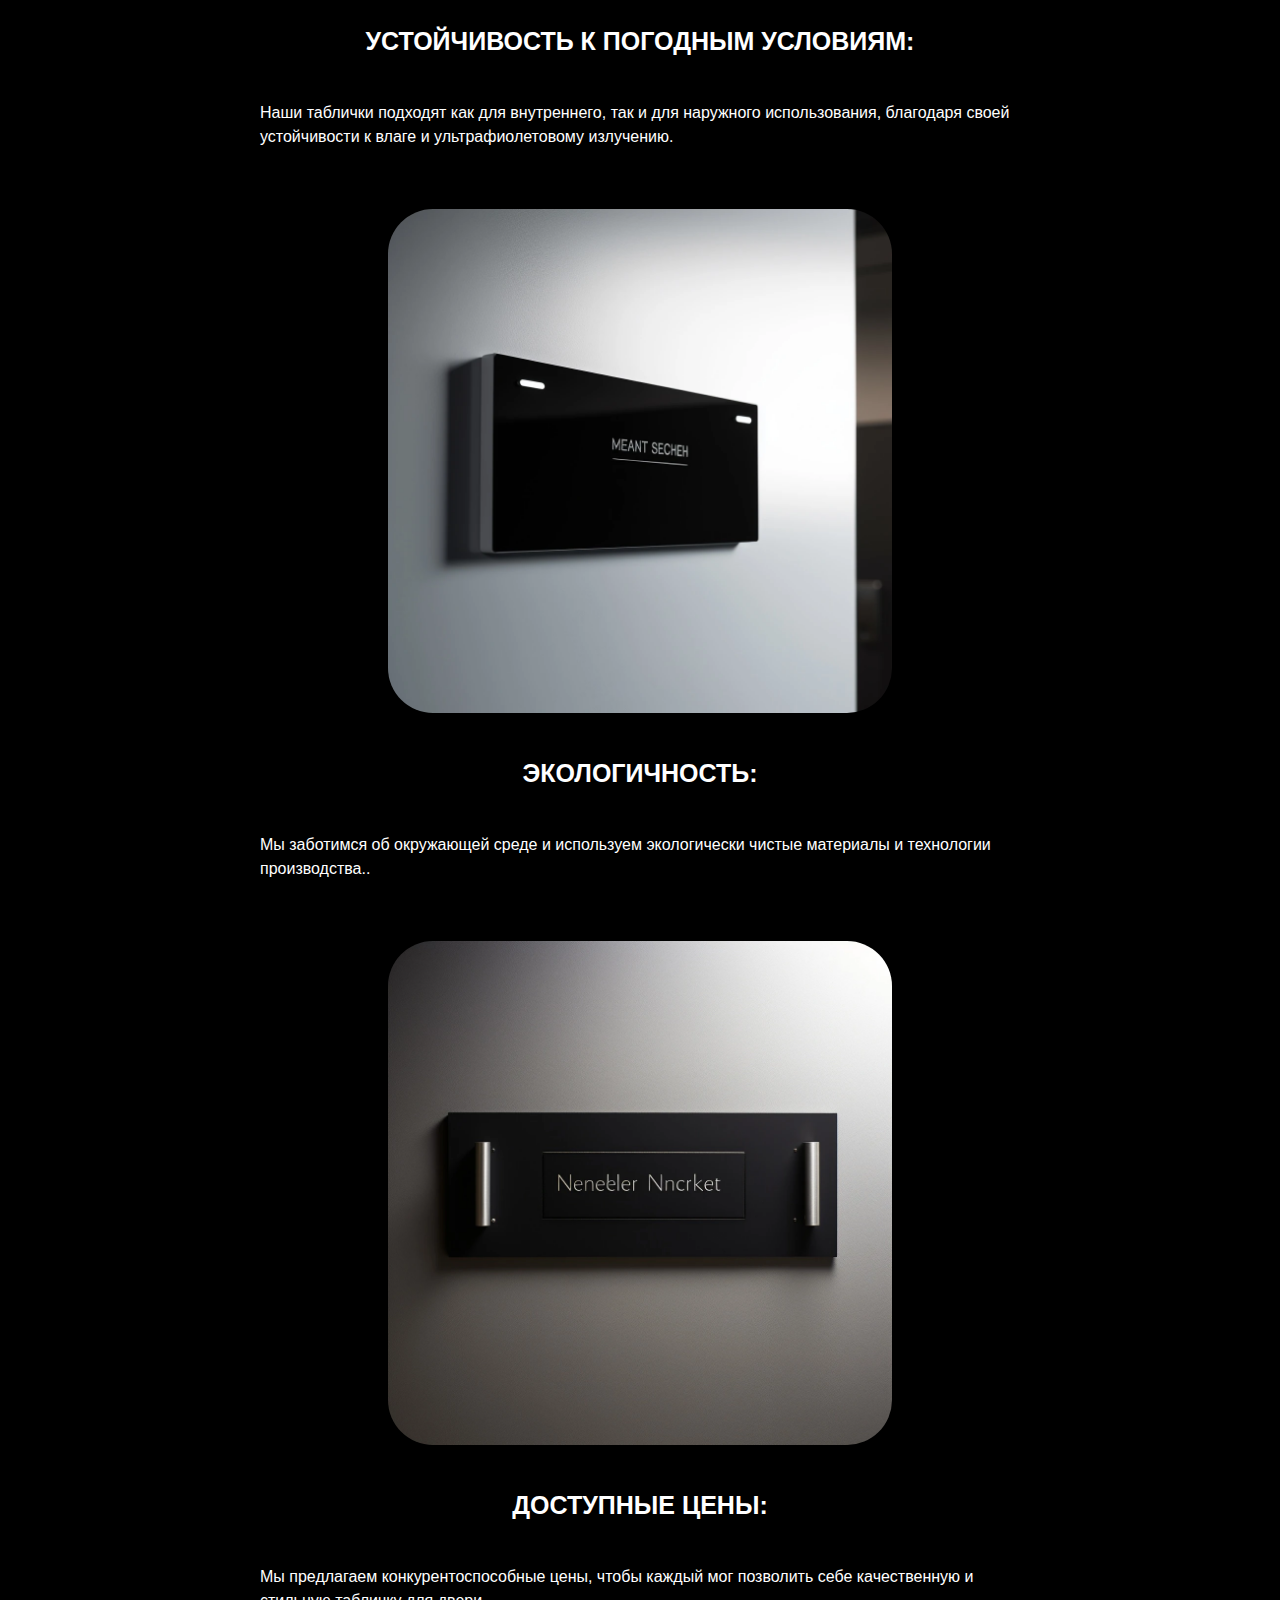
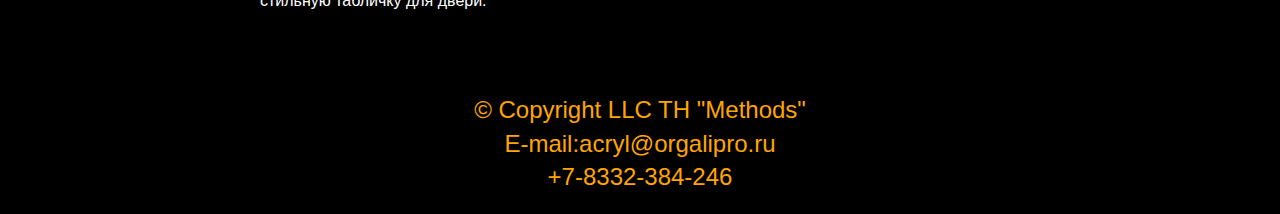
==== commit fe1cf9c0: "fix: add site second iterration" ====
--- a/index.html
+++ b/index.html
@@ -50,7 +50,7 @@
                 <img src="img/bauele169.webp" alt="orgglass" class="content_energy_img_size">
             </div>
             <div class="content_energy_p_text_left">
-                &nbsp;&nbsp;&nbsp;Добро пожаловать в "Оргалит Плюс – ваш эксперт в создании уникальных табличек для
+                &nbsp;&nbsp;&nbsp;Добро пожаловать в "Оргалит Плюс" – ваш эксперт в создании уникальных табличек для
                 дверей!
                 <br>
                 Ищете способ добавить индивидуальности вашему дому или офису? "Оргалит Плюс" предлагает широкий
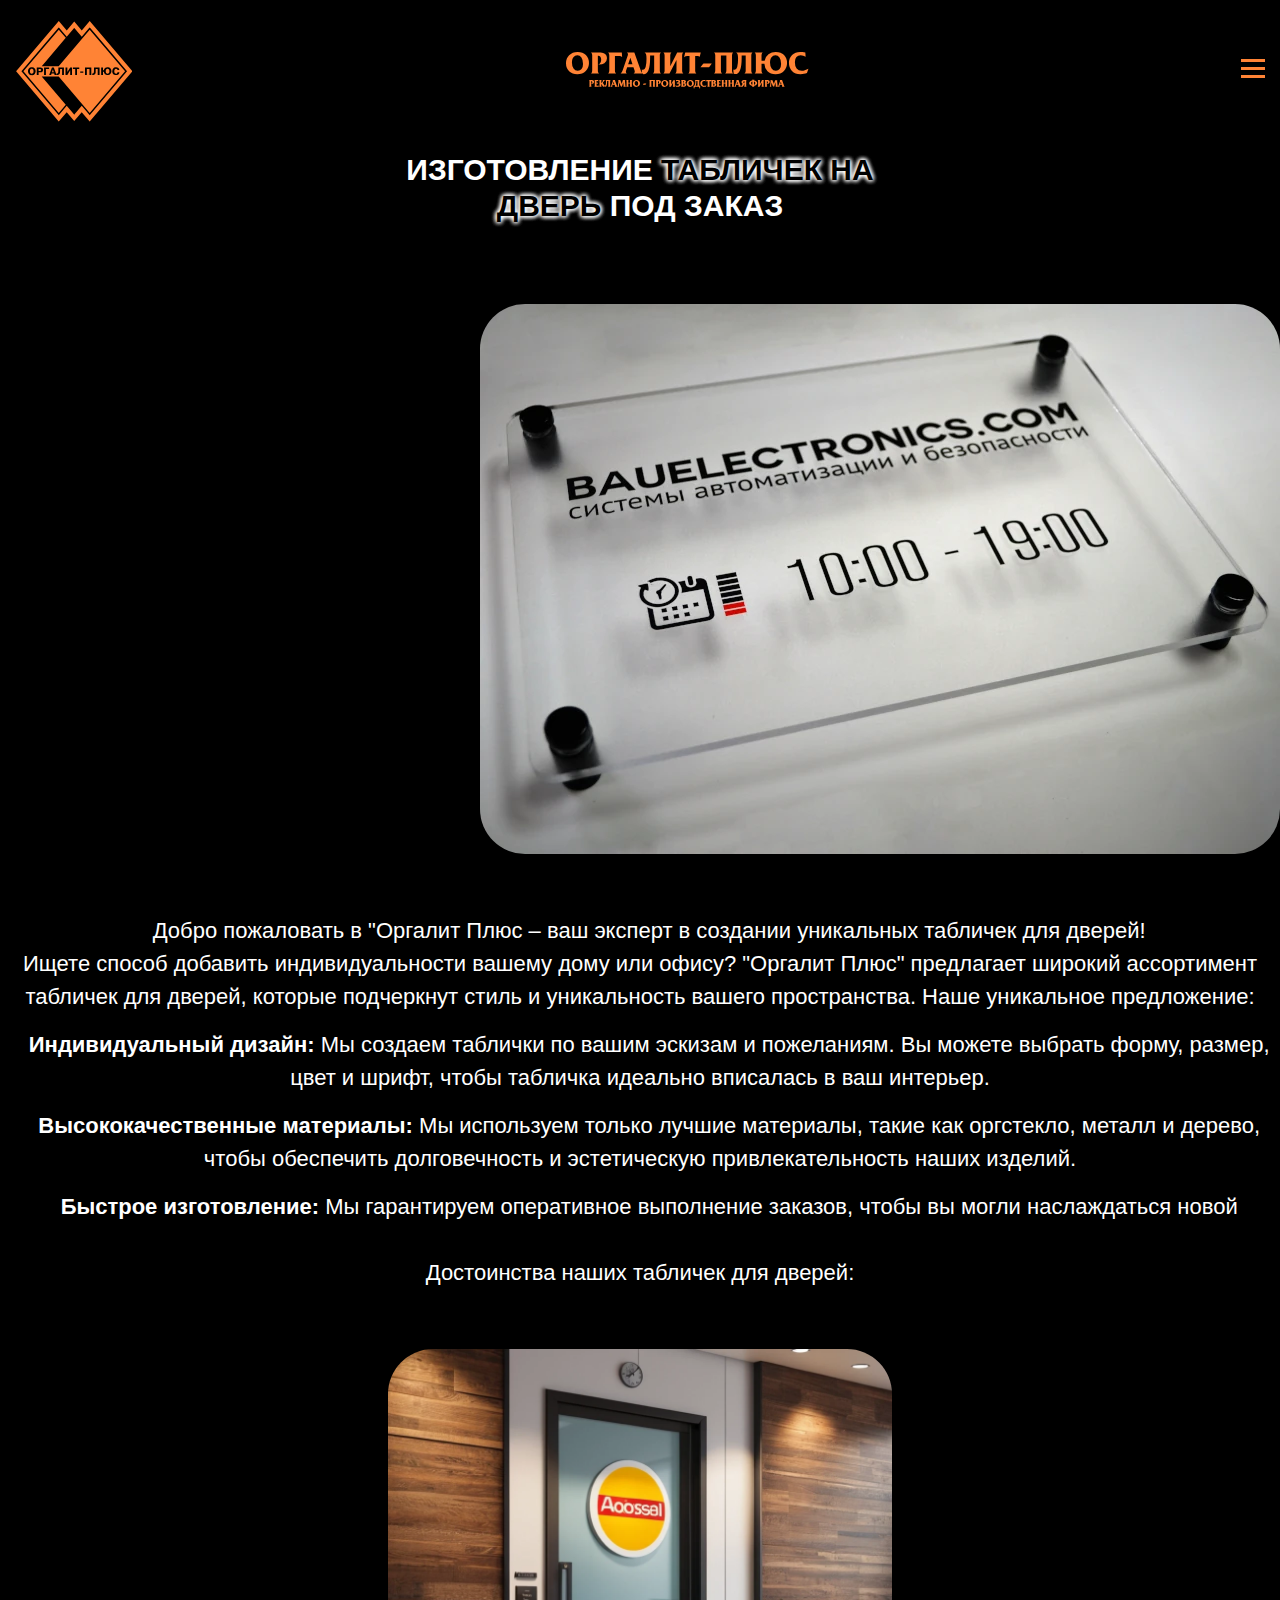
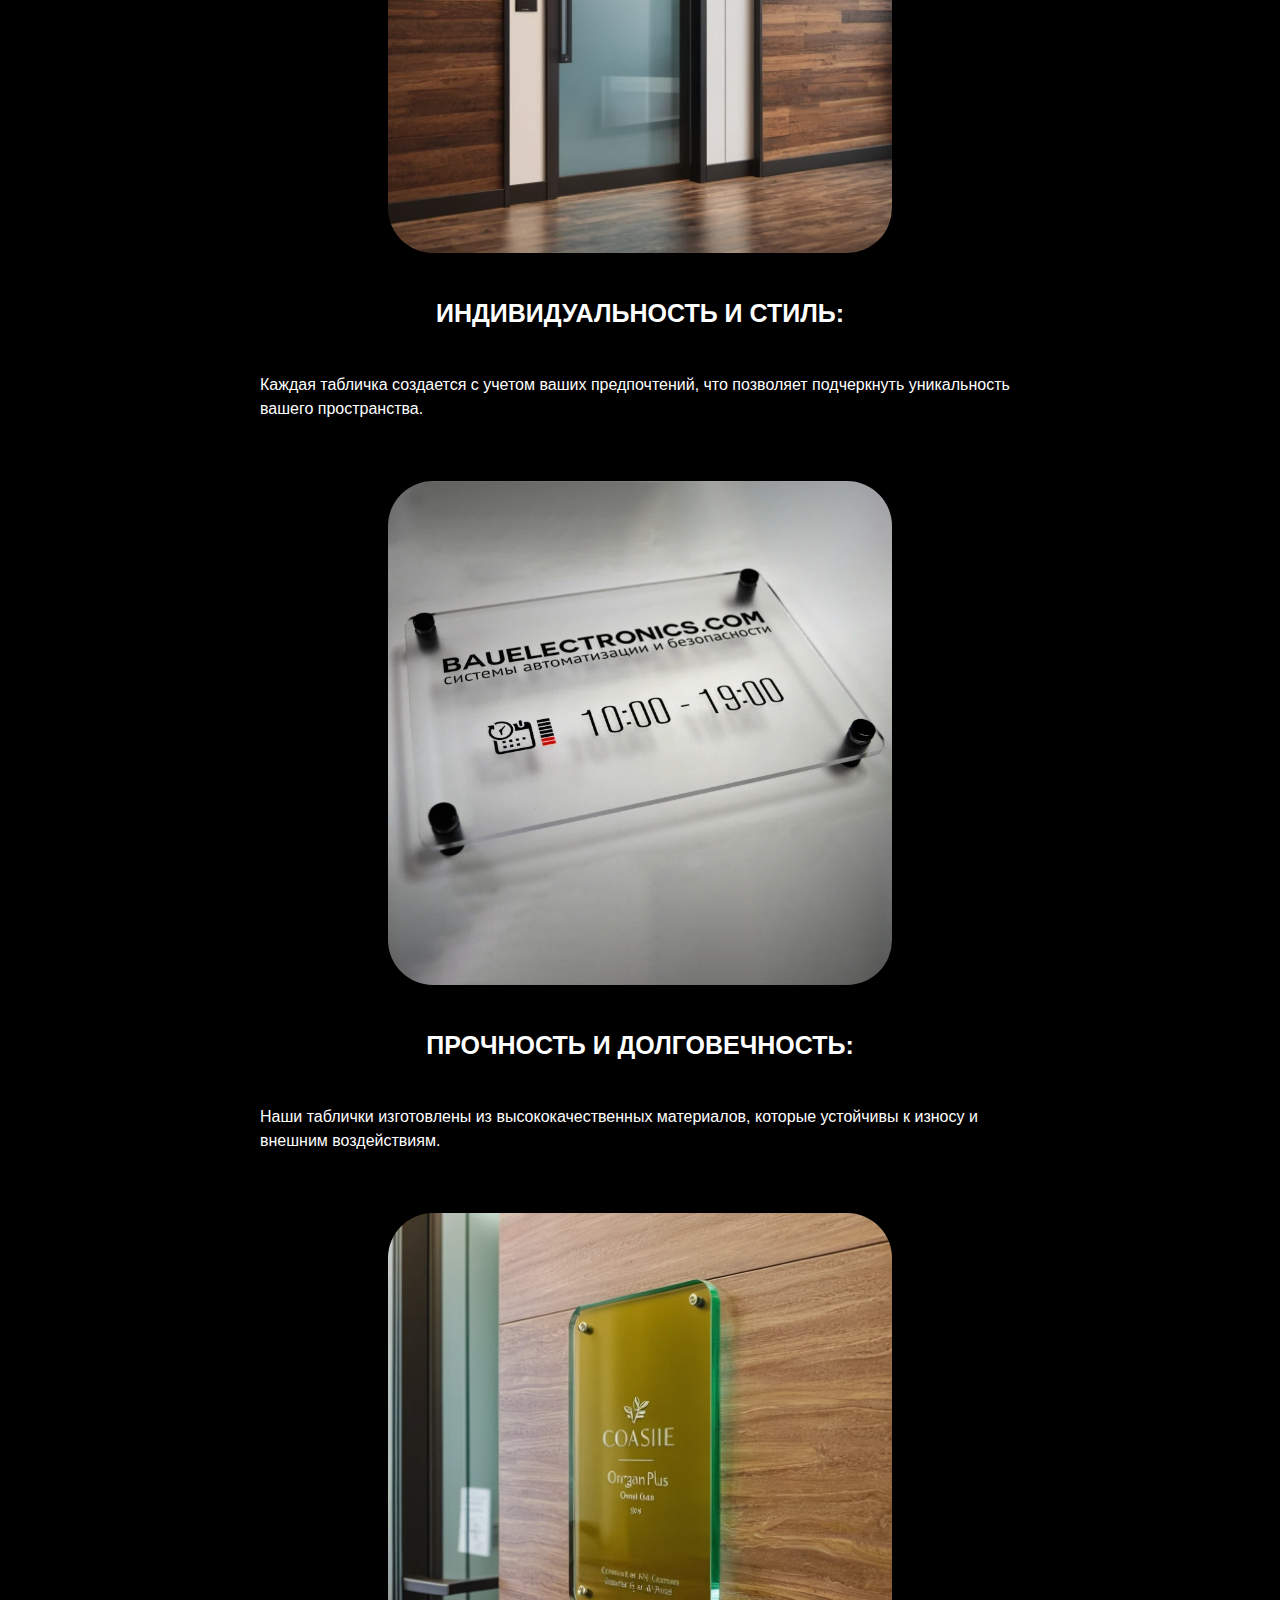
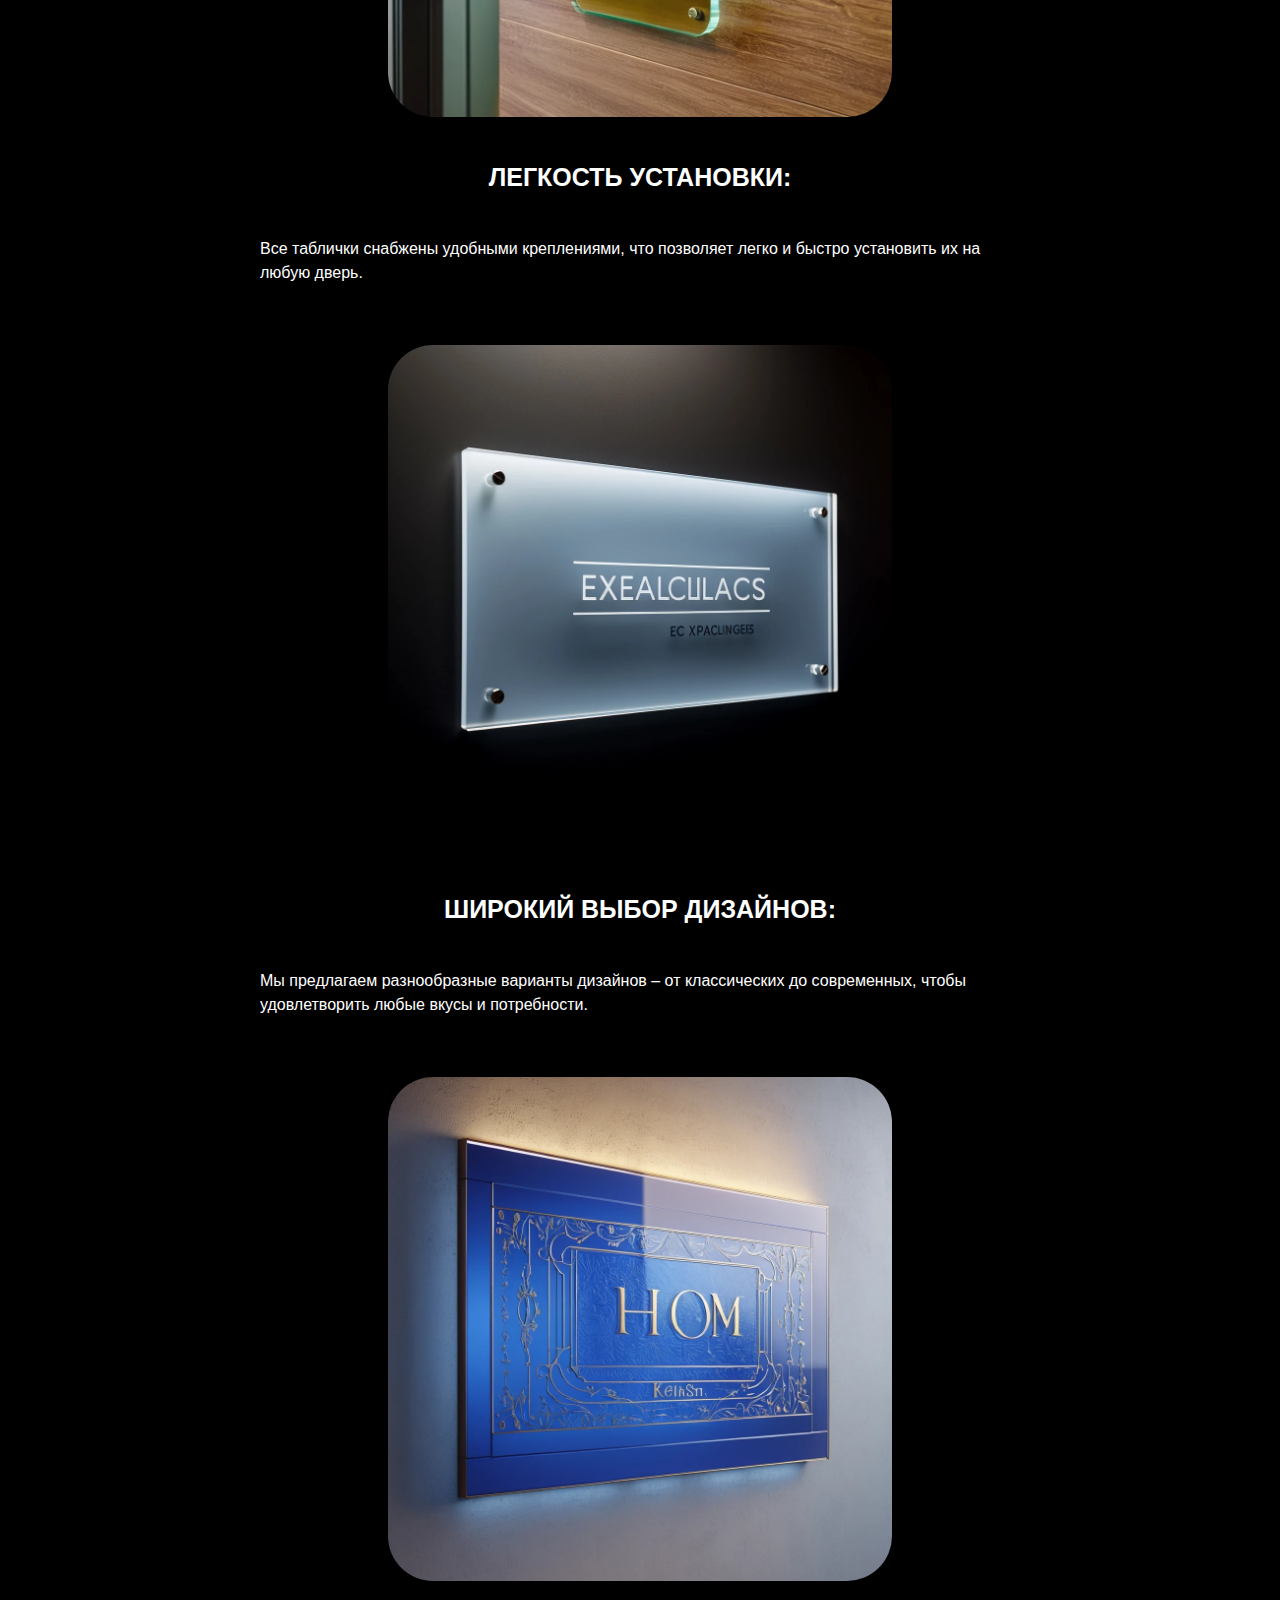
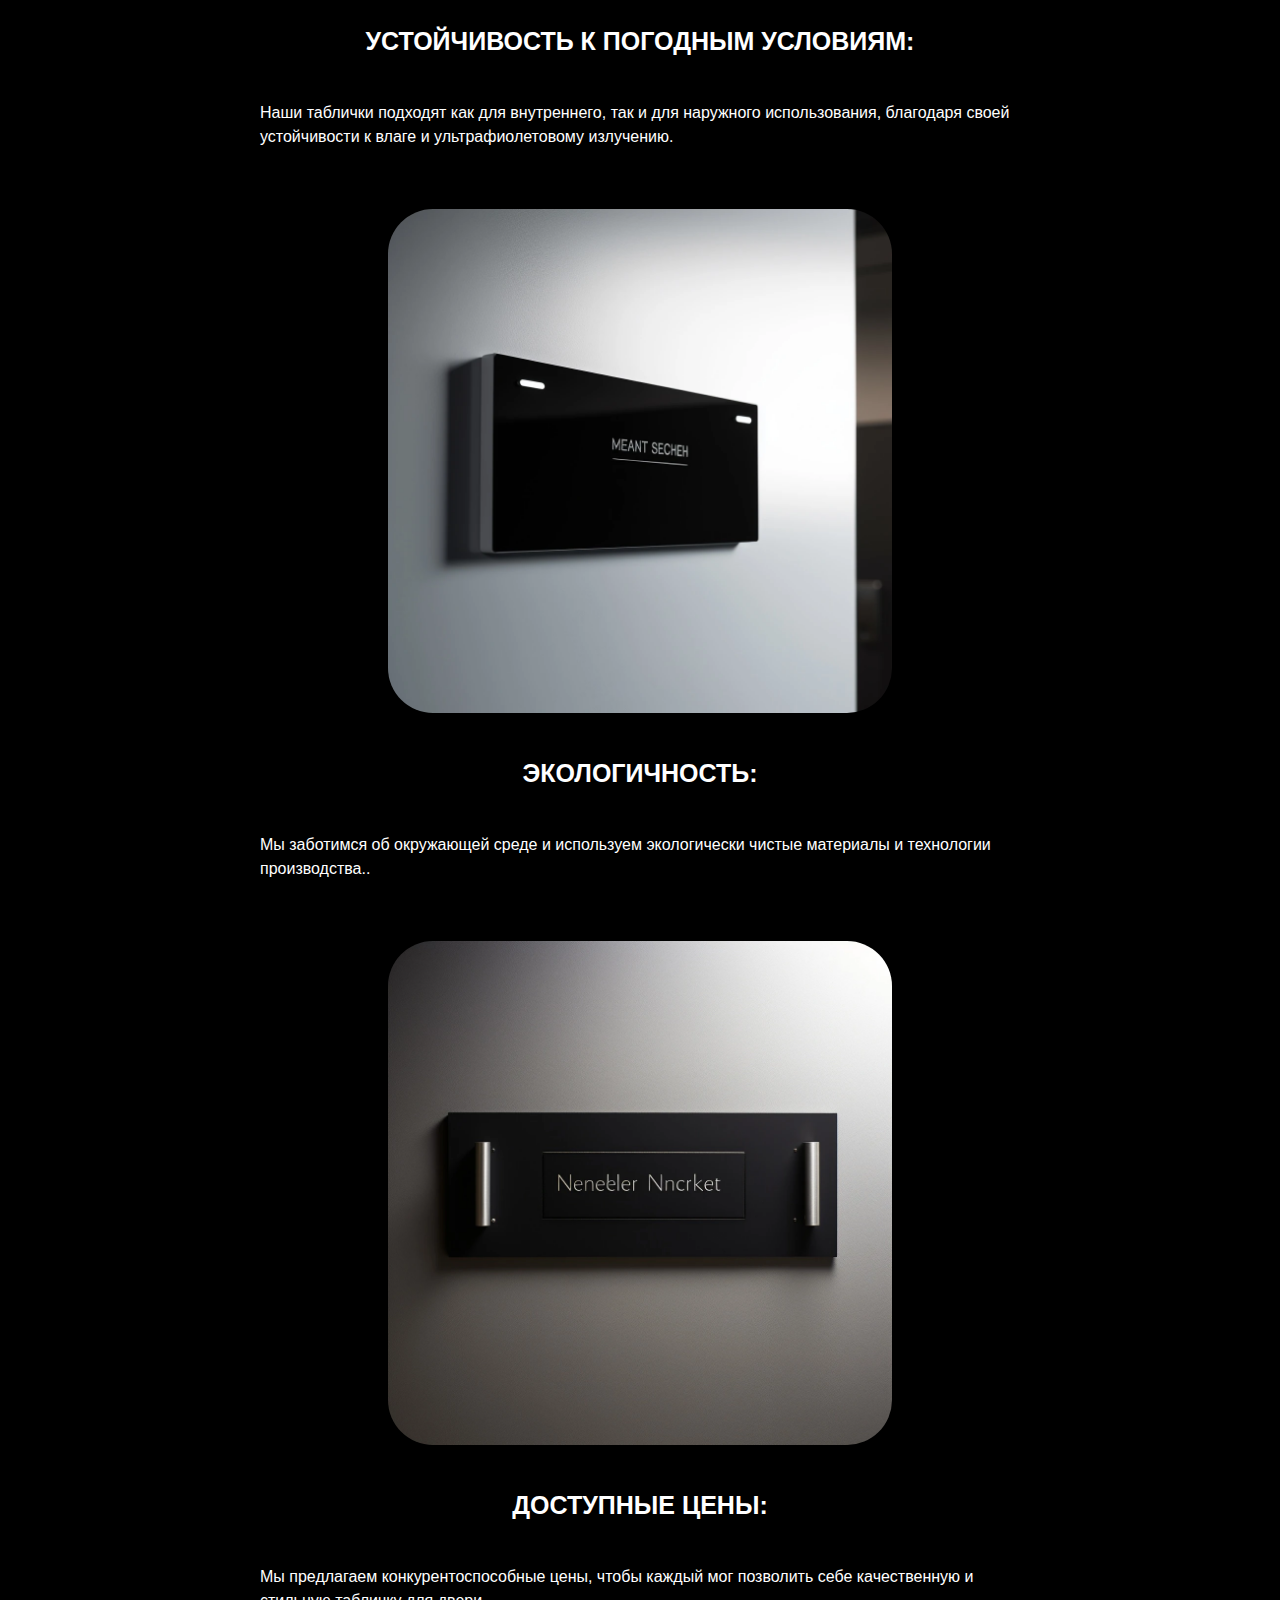
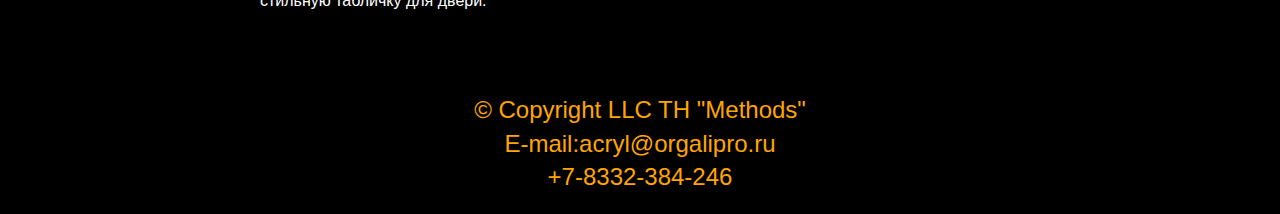
==== commit 4092fff8: "fix: add site second iterration" ====
--- a/index.html
+++ b/index.html
@@ -50,7 +50,7 @@
                 <img src="img/bauele169.webp" alt="orgglass" class="content_energy_img_size">
             </div>
             <div class="content_energy_p_text_left">
-                &nbsp;&nbsp;&nbsp;Добро пожаловать в "Оргалит Плюс" – ваш эксперт в создании уникальных табличек для
+                &nbsp;&nbsp;&nbsp;Добро пожаловать в "Оргалит Плюс – ваш эксперт в создании уникальных табличек для
                 дверей!
                 <br>
                 Ищете способ добавить индивидуальности вашему дому или офису? "Оргалит Плюс" предлагает широкий
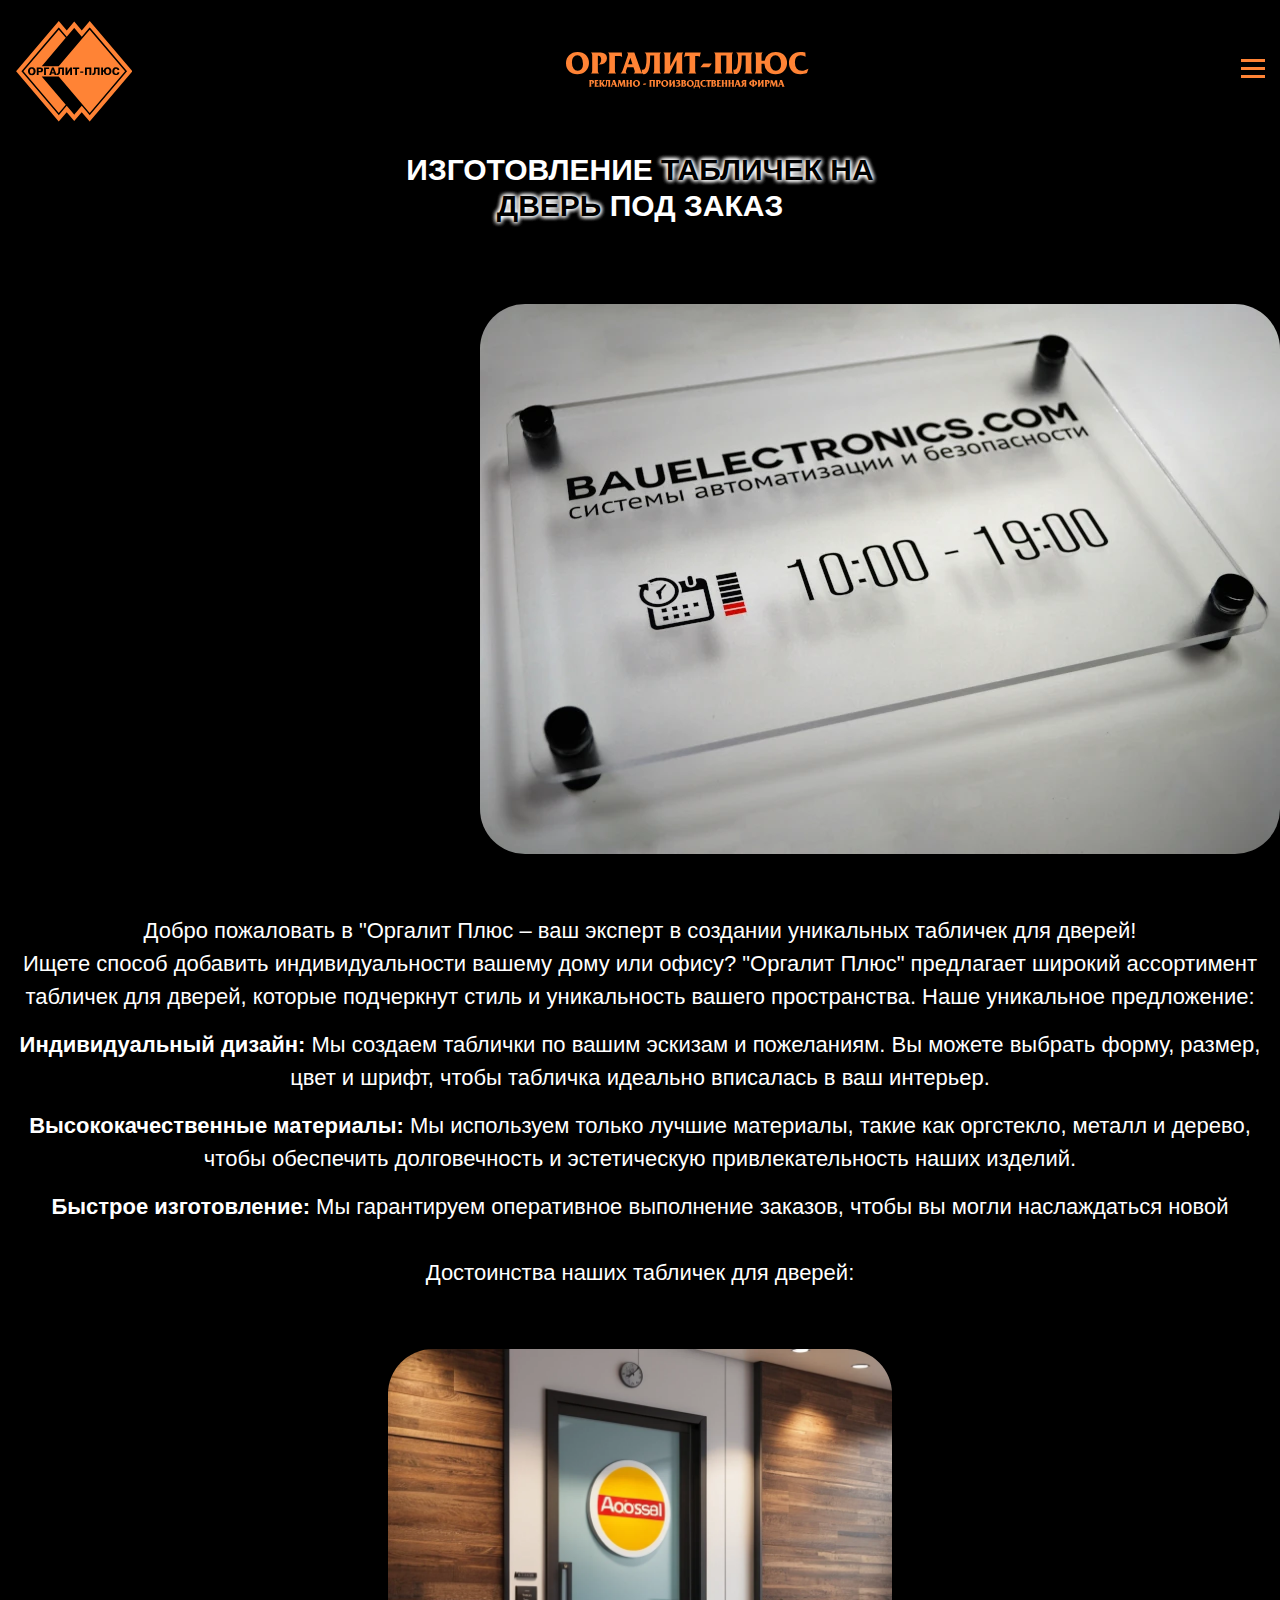
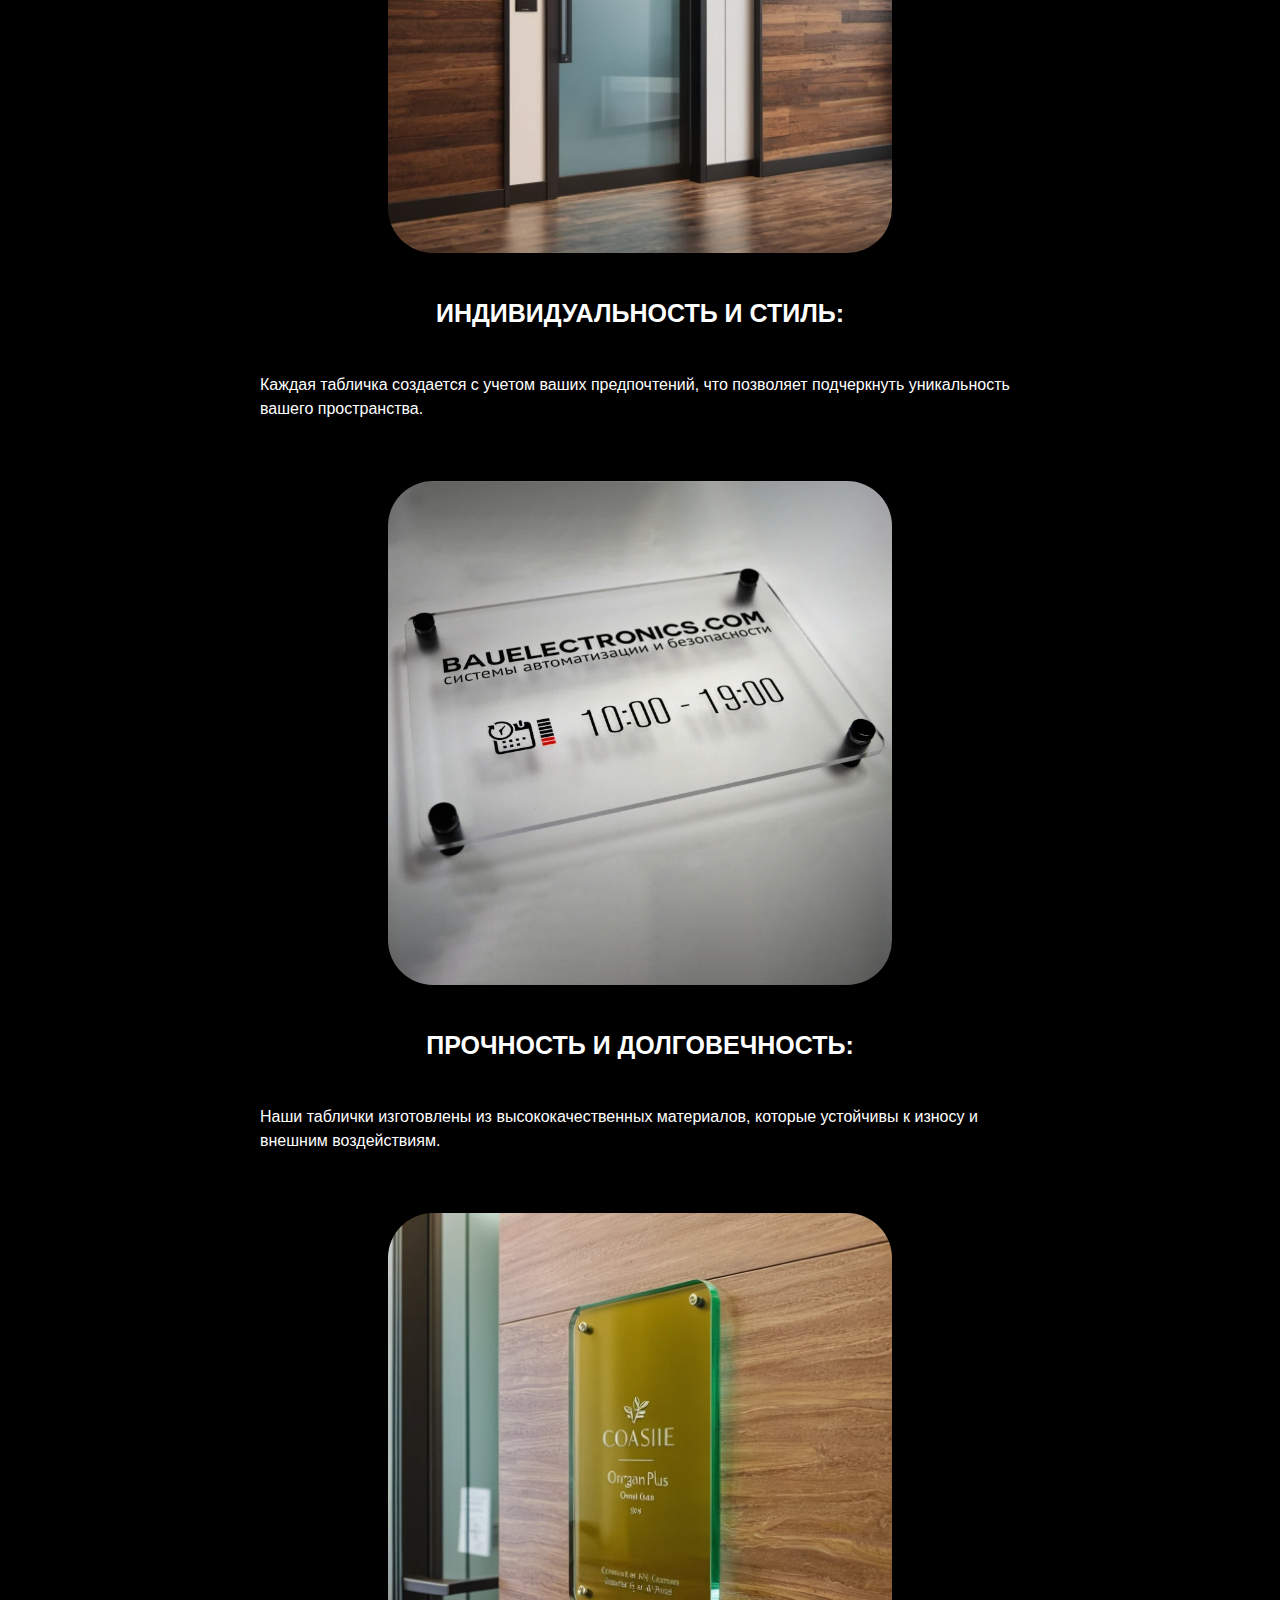
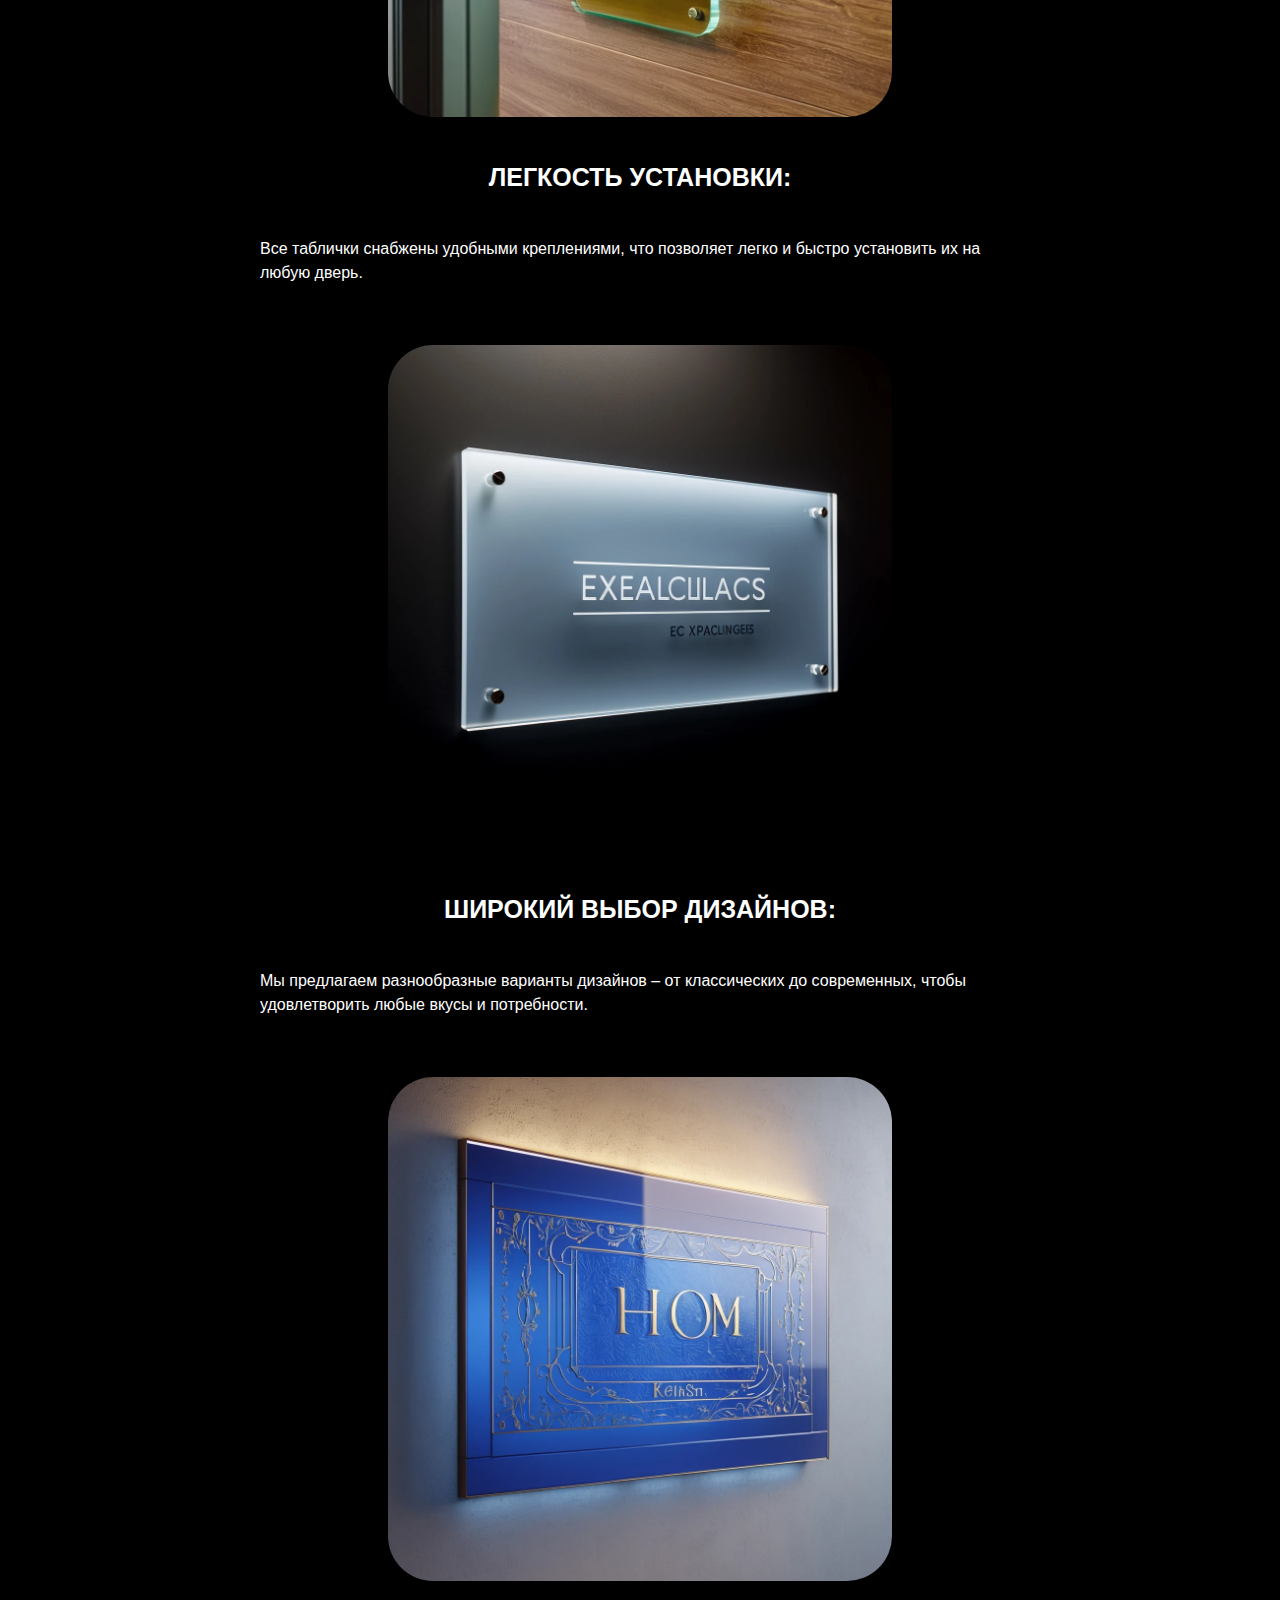
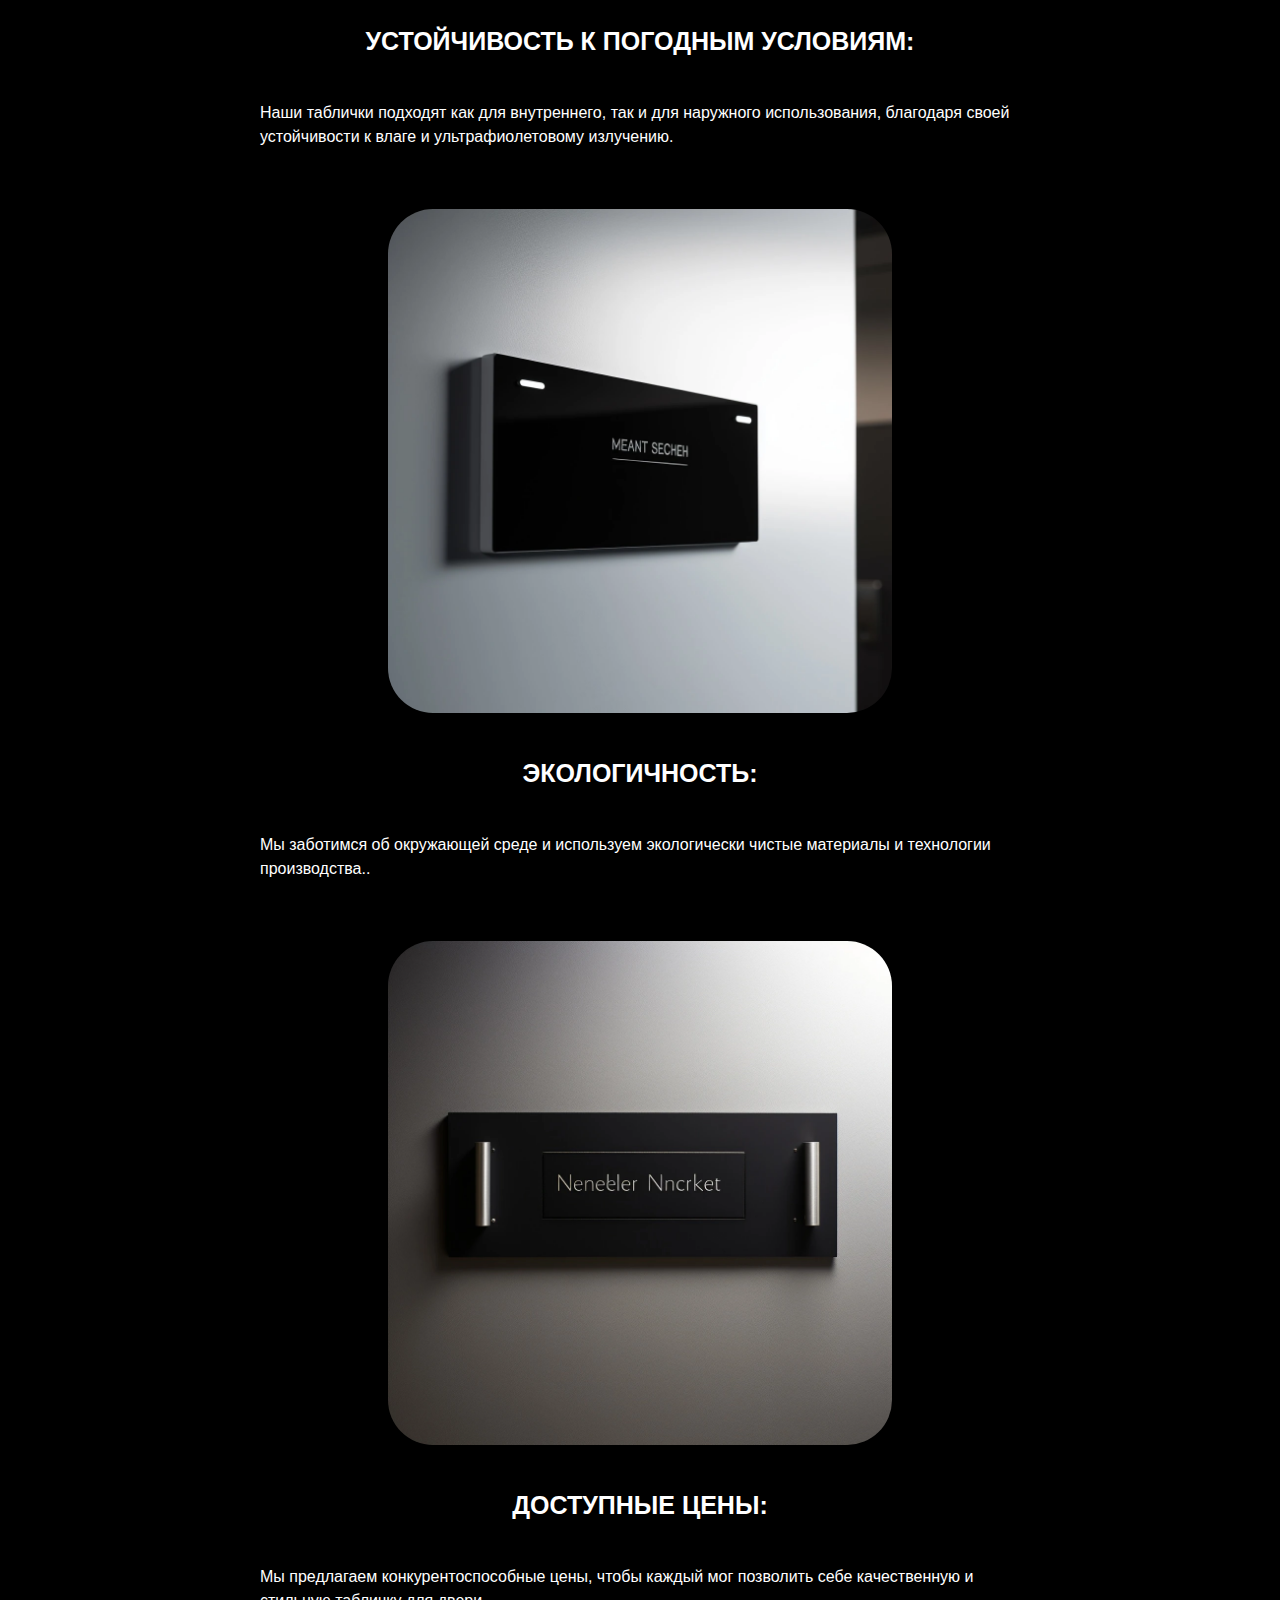
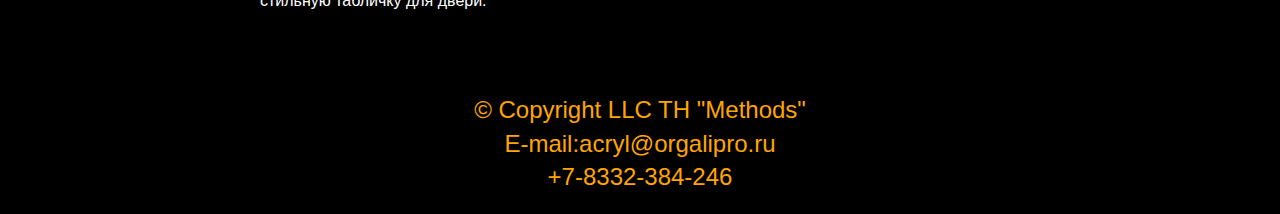
==== commit 2eadb8e7: "fix: sitemap robot.txt" ====
--- a/index.html
+++ b/index.html
@@ -11,7 +11,7 @@
     content="таблички на заказ | заказать таблички | таблички с надписями, изготовление | таблички | пластиковые | на заказ, оптом | производство | цены | купить | макет | срочно | металл | металлические | акрил | стеклоо | оргстекло | красивые | офисные | кабинет | настольные |  настенные | дверные |  информационные | качественно | заказать |  лазер | гравировка | реклама | надписи |  логотипы | таблички на дверь">
 <meta property="og:title" content="Таблички на дверь из Оргстекла, Металла и Дерева" />
 <meta property="og:description" content="Стильные и уникальные таблички для дверей." />
-<meta property="og:image" content="https://cabinet.orgalitpro.ru/img/ogimages.webp" />
+<meta property="og:image" content="https://cabinet.orgalitpro.ru/img/socsigs.wepb" />
 <meta property="og:type" content="website" />
 <meta property="og:url" content="https://cabinet.orgalitpro.ru" />
 <link rel="stylesheet" href="css/style.css">
@@ -50,7 +50,7 @@
                 <img src="img/bauele169.webp" alt="orgglass" class="content_energy_img_size">
             </div>
             <div class="content_energy_p_text_left">
-                &nbsp;&nbsp;&nbsp;Добро пожаловать в "Оргалит Плюс – ваш эксперт в создании уникальных табличек для
+                Добро пожаловать в "Оргалит Плюс – ваш эксперт в создании уникальных табличек для
                 дверей!
                 <br>
                 Ищете способ добавить индивидуальности вашему дому или офису? "Оргалит Плюс" предлагает широкий
@@ -58,18 +58,18 @@
                 Наше уникальное предложение:
 
                 <div class="content_energy_p_text_left_br">
-                    &nbsp;&nbsp;&nbsp;<span class="content_energy_p_text_left_bolid">Индивидуальный дизайн:</span> Мы
+                    <span class="content_energy_p_text_left_bolid">Индивидуальный дизайн:</span> Мы
                     создаем таблички по вашим эскизам и пожеланиям. Вы можете выбрать форму,
                     размер, цвет и шрифт, чтобы табличка идеально вписалась в ваш интерьер.
                 </div>
 
                 <div class="content_energy_p_text_left_br">
-                    &nbsp;&nbsp;&nbsp;<span class="content_energy_p_text_left_bolid">Высококачественные
+                    <span class="content_energy_p_text_left_bolid">Высококачественные
                         материалы:</span> Мы используем только лучшие материалы, такие как оргстекло, металл и
                     дерево, чтобы обеспечить долговечность и эстетическую привлекательность наших изделий.
                 </div>
                 <div class="content_energy_p_text_left_br">
-                    &nbsp;&nbsp;&nbsp;<span class="content_energy_p_text_left_bolid">Быстрое изготовление:</span> Мы
+                    <span class="content_energy_p_text_left_bolid">Быстрое изготовление:</span> Мы
                     гарантируем оперативное выполнение заказов, чтобы вы могли наслаждаться
                     новой
                 </div>
--- a/css/style.css
+++ b/css/style.css
@@ -167,7 +167,7 @@
 }
 
 .top>nav>ul>li {
-    text-transform: uppercase;
+    /* text-transform: uppercase; */
     margin-top: auto;
     margin-bottom: auto;
     color: orange;
